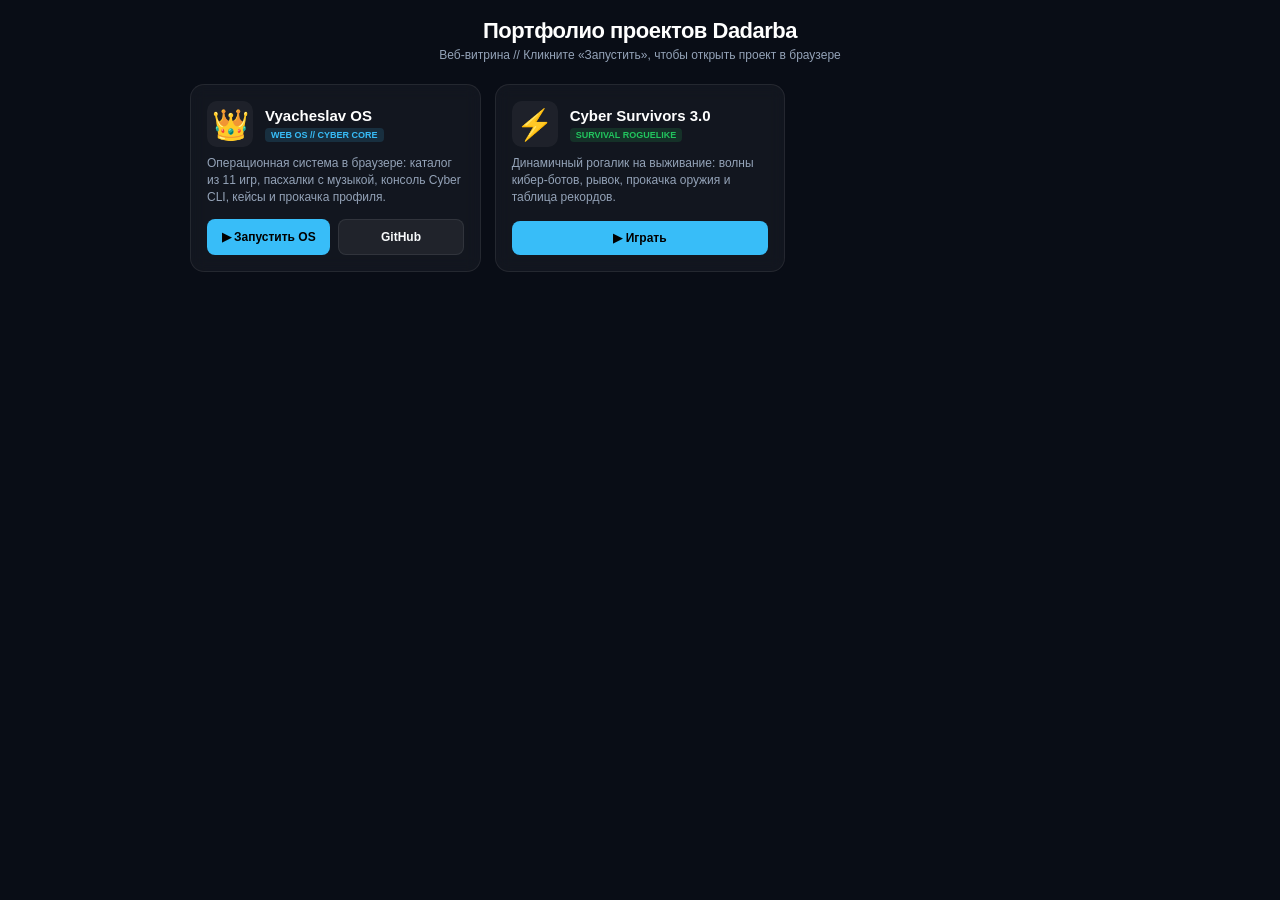
==== index.html @ 042f3788 "Initial portfolio setup with Vyacheslav OS" ====
<!DOCTYPE html>
<html lang="ru">
<head>
    <meta charset="UTF-8">
    <meta name="viewport" content="width=device-width, initial-scale=1.0, maximum-scale=1.0, user-scalable=no">
    <title>Dadarba // Каталог проектов</title>
    <style>
        :root {
            --bg: #090d16;
            --card-bg: rgba(255, 255, 255, 0.04);
            --border: rgba(255, 255, 255, 0.08);
            --accent: #38bdf8;
            --gold: #ffd700;
            --text: #f8fafc;
            --text-dim: #94a3b8;
        }
        * { box-sizing: border-box; margin: 0; padding: 0; font-family: -apple-system, BlinkMacSystemFont, 'Segoe UI', Roboto, sans-serif; }
        body { background: var(--bg); color: var(--text); padding: 18px 14px 60px; min-height: 100vh; }
        .header { text-align: center; margin-bottom: 22px; }
        .header h1 { font-size: 22px; color: #fff; font-weight: 800; letter-spacing: -0.5px; }
        .header p { font-size: 12px; color: var(--text-dim); margin-top: 4px; }

        .grid { display: grid; grid-template-columns: repeat(auto-fill, minmax(290px, 1fr)); gap: 14px; max-width: 900px; margin: 0 auto; }
        .card { background: var(--card-bg); border: 1px solid var(--border); border-radius: 14px; padding: 16px; display: flex; flex-direction: column; justify-content: space-between; backdrop-filter: blur(8px); }
        .card-top { display: flex; align-items: center; gap: 12px; margin-bottom: 8px; }
        .card-icon { font-size: 30px; background: rgba(255,255,255,0.05); border-radius: 10px; width: 46px; height: 46px; display: flex; align-items: center; justify-content: center; }
        .card-title { font-size: 15px; font-weight: 800; color: #fff; }
        .card-tag { font-size: 9px; text-transform: uppercase; font-weight: 800; padding: 2px 6px; border-radius: 4px; margin-top: 2px; display: inline-block; }
        .tag-os { background: rgba(56, 189, 248, 0.15); color: var(--accent); }
        .tag-game { background: rgba(34, 197, 94, 0.15); color: #22c55e; }
        .card-desc { font-size: 12px; color: var(--text-dim); line-height: 1.4; margin-bottom: 14px; }
        .card-actions { display: flex; gap: 8px; }
        .btn { flex: 1; padding: 10px; font-size: 12px; font-weight: 800; border-radius: 8px; border: none; cursor: pointer; text-align: center; text-decoration: none; }
        .btn-run { background: var(--accent); color: #000; }
        .btn-run:active { opacity: 0.8; }
        .btn-code { background: rgba(255,255,255,0.06); color: var(--text); border: 1px solid var(--border); }

        /* Полноэкранный плеер запуска */
        #runner-modal { display: none; position: fixed; inset: 0; z-index: 10000; background: #000; flex-direction: column; }
        .runner-bar { height: 44px; background: #0f172a; border-bottom: 1px solid var(--border); display: flex; justify-content: space-between; align-items: center; padding: 0 12px; }
        .runner-title { font-size: 13px; font-weight: bold; color: var(--accent); display: flex; align-items: center; gap: 6px; }
        .runner-close { background: #ef4444; border: none; color: #fff; padding: 6px 12px; border-radius: 6px; font-size: 11px; font-weight: 900; cursor: pointer; }
        #runner-frame { flex: 1; border: none; width: 100%; height: calc(100% - 44px); }
    </style>
</head>
<body>

    <div class="header">
        <h1>Портфолио проектов Dadarba</h1>
        <p>Веб-витрина // Кликните «Запустить», чтобы открыть проект в браузере</p>
    </div>

    <div class="grid">
        <!-- 1. Vyacheslav OS -->
        <div class="card">
            <div>
                <div class="card-top">
                    <div class="card-icon">👑</div>
                    <div>
                        <div class="card-title">Vyacheslav OS</div>
                        <span class="card-tag tag-os">Web OS // Cyber Core</span>
                    </div>
                </div>
                <div class="card-desc">
                    Операционная система в браузере: каталог из 11 игр, пасхалки с музыкой, консоль Cyber CLI, кейсы и прокачка профиля.
                </div>
            </div>
            <div class="card-actions">
                <button class="btn btn-run" onclick="launchApp('projects/vyacheslav-os/index.html', 'Vyacheslav OS')">▶ Запустить OS</button>
                <a href="https://github.com/Dadarba/native-os" target="_blank" class="btn btn-code">GitHub</a>
            </div>
        </div>

        <!-- 2. Cyber Survivors -->
        <div class="card">
            <div>
                <div class="card-top">
                    <div class="card-icon">⚡</div>
                    <div>
                        <div class="card-title">Cyber Survivors 3.0</div>
                        <span class="card-tag tag-game">Survival Roguelike</span>
                    </div>
                </div>
                <div class="card-desc">
                    Динамичный рогалик на выживание: волны кибер-ботов, рывок, прокачка оружия и таблица рекордов.
                </div>
            </div>
            <div class="card-actions">
                <button class="btn btn-run" onclick="launchApp('projects/vyacheslav-os/index.html', 'Cyber Survivors')">▶ Играть</button>
            </div>
        </div>
    </div>

    <!-- Фрейм запуска -->
    <div id="runner-modal">
        <div class="runner-bar">
            <span class="runner-title" id="runner-app-title">⚡ Запуск приложения</span>
            <button class="runner-close" onclick="closeApp()">✕ Закрыть проект</button>
        </div>
        <iframe id="runner-frame" src="about:blank"></iframe>
    </div>

    <script>
        function launchApp(url, title) {
            document.getElementById('runner-app-title').innerText = '▶ ' + title;
            document.getElementById('runner-frame').src = url;
            document.getElementById('runner-modal').style.display = 'flex';
        }
        function closeApp() {
            document.getElementById('runner-frame').src = 'about:blank';
            document.getElementById('runner-modal').style.display = 'none';
        }
    </script>
</body>
</html>
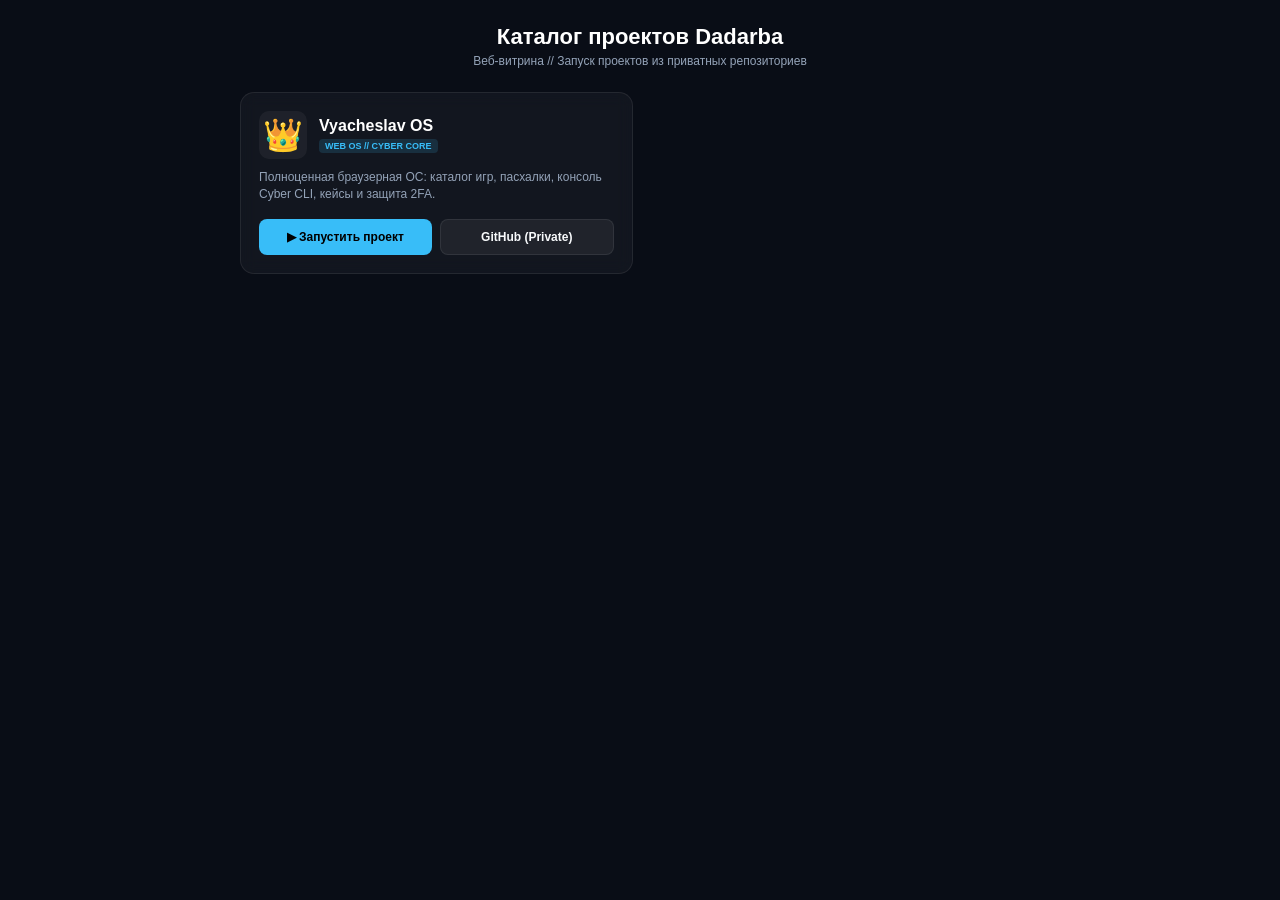
==== commit 83686ae5: "Убрал тестовые карточки, оставил чистый запуск проектов" ====
--- a/index.html
+++ b/index.html
@@ -3,42 +3,37 @@
 <head>
     <meta charset="UTF-8">
     <meta name="viewport" content="width=device-width, initial-scale=1.0, maximum-scale=1.0, user-scalable=no">
-    <title>Dadarba // Каталог проектов</title>
+    <title>Dadarba // Проекты</title>
     <style>
         :root {
             --bg: #090d16;
             --card-bg: rgba(255, 255, 255, 0.04);
             --border: rgba(255, 255, 255, 0.08);
             --accent: #38bdf8;
-            --gold: #ffd700;
             --text: #f8fafc;
             --text-dim: #94a3b8;
         }
         * { box-sizing: border-box; margin: 0; padding: 0; font-family: -apple-system, BlinkMacSystemFont, 'Segoe UI', Roboto, sans-serif; }
-        body { background: var(--bg); color: var(--text); padding: 18px 14px 60px; min-height: 100vh; }
-        .header { text-align: center; margin-bottom: 22px; }
-        .header h1 { font-size: 22px; color: #fff; font-weight: 800; letter-spacing: -0.5px; }
+        body { background: var(--bg); color: var(--text); padding: 24px 14px 60px; min-height: 100vh; }
+        .header { text-align: center; margin-bottom: 24px; }
+        .header h1 { font-size: 22px; color: #fff; font-weight: 800; }
         .header p { font-size: 12px; color: var(--text-dim); margin-top: 4px; }
 
-        .grid { display: grid; grid-template-columns: repeat(auto-fill, minmax(290px, 1fr)); gap: 14px; max-width: 900px; margin: 0 auto; }
-        .card { background: var(--card-bg); border: 1px solid var(--border); border-radius: 14px; padding: 16px; display: flex; flex-direction: column; justify-content: space-between; backdrop-filter: blur(8px); }
-        .card-top { display: flex; align-items: center; gap: 12px; margin-bottom: 8px; }
-        .card-icon { font-size: 30px; background: rgba(255,255,255,0.05); border-radius: 10px; width: 46px; height: 46px; display: flex; align-items: center; justify-content: center; }
-        .card-title { font-size: 15px; font-weight: 800; color: #fff; }
-        .card-tag { font-size: 9px; text-transform: uppercase; font-weight: 800; padding: 2px 6px; border-radius: 4px; margin-top: 2px; display: inline-block; }
-        .tag-os { background: rgba(56, 189, 248, 0.15); color: var(--accent); }
-        .tag-game { background: rgba(34, 197, 94, 0.15); color: #22c55e; }
-        .card-desc { font-size: 12px; color: var(--text-dim); line-height: 1.4; margin-bottom: 14px; }
+        .grid { display: grid; grid-template-columns: repeat(auto-fill, minmax(300px, 1fr)); gap: 14px; max-width: 800px; margin: 0 auto; }
+        .card { background: var(--card-bg); border: 1px solid var(--border); border-radius: 14px; padding: 18px; display: flex; flex-direction: column; justify-content: space-between; backdrop-filter: blur(8px); }
+        .card-top { display: flex; align-items: center; gap: 12px; margin-bottom: 10px; }
+        .card-icon { font-size: 32px; background: rgba(255,255,255,0.05); border-radius: 10px; width: 48px; height: 48px; display: flex; align-items: center; justify-content: center; }
+        .card-title { font-size: 16px; font-weight: 800; color: #fff; }
+        .card-tag { font-size: 9px; text-transform: uppercase; font-weight: 800; padding: 2px 6px; border-radius: 4px; background: rgba(56, 189, 248, 0.15); color: var(--accent); margin-top: 2px; display: inline-block; }
+        .card-desc { font-size: 12px; color: var(--text-dim); line-height: 1.4; margin-bottom: 16px; }
         .card-actions { display: flex; gap: 8px; }
         .btn { flex: 1; padding: 10px; font-size: 12px; font-weight: 800; border-radius: 8px; border: none; cursor: pointer; text-align: center; text-decoration: none; }
         .btn-run { background: var(--accent); color: #000; }
-        .btn-run:active { opacity: 0.8; }
         .btn-code { background: rgba(255,255,255,0.06); color: var(--text); border: 1px solid var(--border); }
 
-        /* Полноэкранный плеер запуска */
         #runner-modal { display: none; position: fixed; inset: 0; z-index: 10000; background: #000; flex-direction: column; }
         .runner-bar { height: 44px; background: #0f172a; border-bottom: 1px solid var(--border); display: flex; justify-content: space-between; align-items: center; padding: 0 12px; }
-        .runner-title { font-size: 13px; font-weight: bold; color: var(--accent); display: flex; align-items: center; gap: 6px; }
+        .runner-title { font-size: 13px; font-weight: bold; color: var(--accent); }
         .runner-close { background: #ef4444; border: none; color: #fff; padding: 6px 12px; border-radius: 6px; font-size: 11px; font-weight: 900; cursor: pointer; }
         #runner-frame { flex: 1; border: none; width: 100%; height: calc(100% - 44px); }
     </style>
@@ -46,67 +41,49 @@
 <body>
 
     <div class="header">
-        <h1>Портфолио проектов Dadarba</h1>
-        <p>Веб-витрина // Кликните «Запустить», чтобы открыть проект в браузере</p>
+        <h1>Каталог проектов Dadarba</h1>
+        <p>Веб-витрина // Запуск проектов из приватных репозиториев</p>
     </div>
 
     <div class="grid">
-        <!-- 1. Vyacheslav OS -->
+        <!-- КАРТОЧКА: VYACHESLAV OS -->
         <div class="card">
             <div>
                 <div class="card-top">
                     <div class="card-icon">👑</div>
                     <div>
                         <div class="card-title">Vyacheslav OS</div>
-                        <span class="card-tag tag-os">Web OS // Cyber Core</span>
+                        <span class="card-tag">Web OS // Cyber Core</span>
                     </div>
                 </div>
                 <div class="card-desc">
-                    Операционная система в браузере: каталог из 11 игр, пасхалки с музыкой, консоль Cyber CLI, кейсы и прокачка профиля.
+                    Полноценная браузерная ОС: каталог игр, пасхалки, консоль Cyber CLI, кейсы и защита 2FA.
                 </div>
             </div>
             <div class="card-actions">
-                <button class="btn btn-run" onclick="launchApp('projects/vyacheslav-os/index.html', 'Vyacheslav OS')">▶ Запустить OS</button>
-                <a href="https://github.com/Dadarba/native-os" target="_blank" class="btn btn-code">GitHub</a>
-            </div>
-        </div>
-
-        <!-- 2. Cyber Survivors -->
-        <div class="card">
-            <div>
-                <div class="card-top">
-                    <div class="card-icon">⚡</div>
-                    <div>
-                        <div class="card-title">Cyber Survivors 3.0</div>
-                        <span class="card-tag tag-game">Survival Roguelike</span>
-                    </div>
-                </div>
-                <div class="card-desc">
-                    Динамичный рогалик на выживание: волны кибер-ботов, рывок, прокачка оружия и таблица рекордов.
-                </div>
-            </div>
-            <div class="card-actions">
-                <button class="btn btn-run" onclick="launchApp('projects/vyacheslav-os/index.html', 'Cyber Survivors')">▶ Играть</button>
+                <!-- Замените ССЫЛКУ ниже на полученный URL вашего задеплоенного приватного репозитория -->
+                <button class="btn btn-run" onclick="launchProject('projects/vyacheslav-os/index.html', 'Vyacheslav OS')">▶ Запустить проект</button>
+                <a href="https://github.com/Dadarba/native-os" target="_blank" class="btn btn-code">GitHub (Private)</a>
             </div>
         </div>
     </div>
 
-    <!-- Фрейм запуска -->
+    <!-- ФРЕЙМ ЗАПУСКА ПРОЕКТА -->
     <div id="runner-modal">
         <div class="runner-bar">
-            <span class="runner-title" id="runner-app-title">⚡ Запуск приложения</span>
-            <button class="runner-close" onclick="closeApp()">✕ Закрыть проект</button>
+            <span class="runner-title" id="runner-app-title">⚡ Запуск</span>
+            <button class="runner-close" onclick="closeProject()">✕ Закрыть и выйти</button>
         </div>
         <iframe id="runner-frame" src="about:blank"></iframe>
     </div>
 
     <script>
-        function launchApp(url, title) {
+        function launchProject(url, title) {
             document.getElementById('runner-app-title').innerText = '▶ ' + title;
             document.getElementById('runner-frame').src = url;
             document.getElementById('runner-modal').style.display = 'flex';
         }
-        function closeApp() {
+        function closeProject() {
             document.getElementById('runner-frame').src = 'about:blank';
             document.getElementById('runner-modal').style.display = 'none';
         }
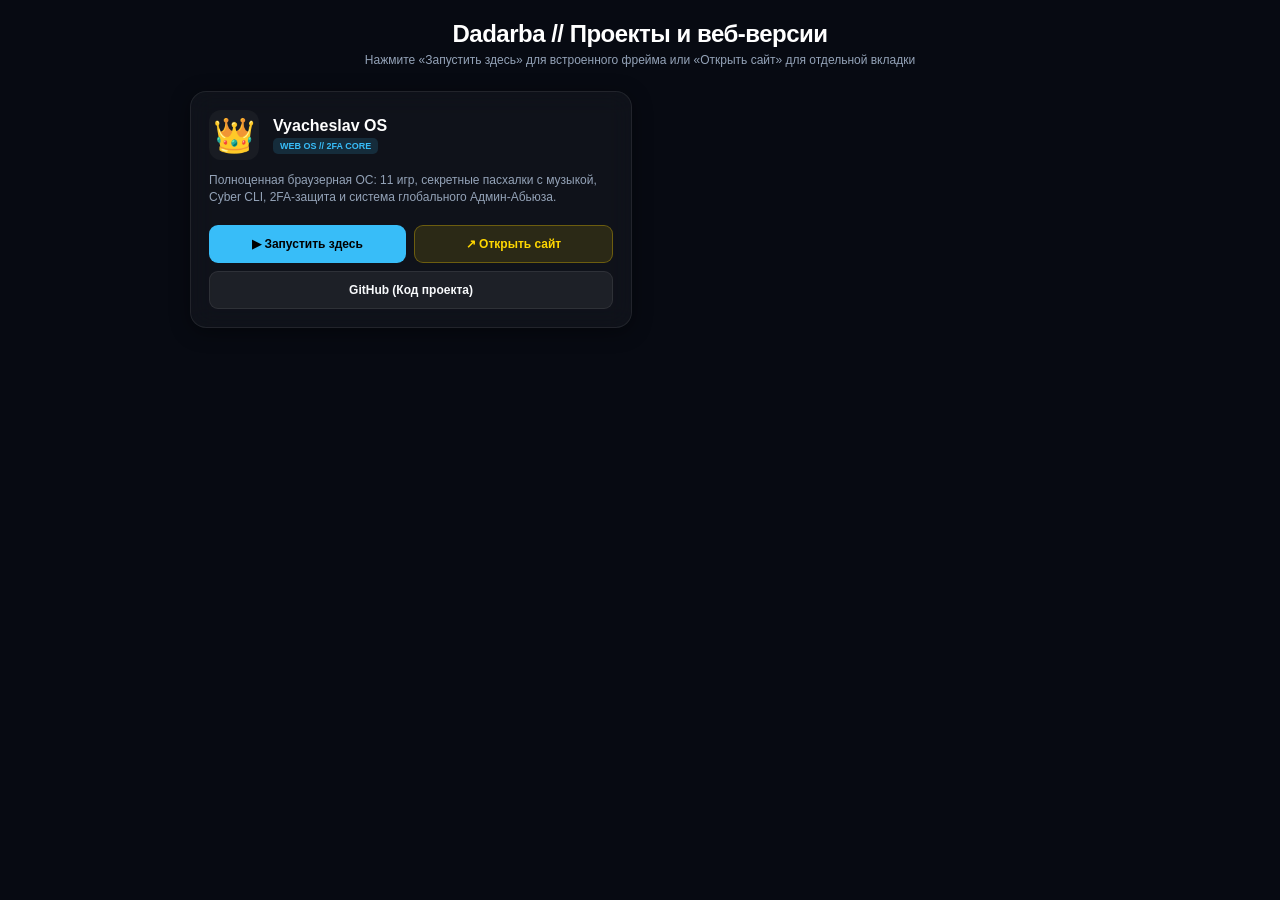
==== commit ad119166: "Сделал витрину шлюзом и внедрил кросс-оконный глобальный админ-абьюз" ====
--- a/index.html
+++ b/index.html
@@ -3,46 +3,57 @@
 <head>
     <meta charset="UTF-8">
     <meta name="viewport" content="width=device-width, initial-scale=1.0, maximum-scale=1.0, user-scalable=no">
-    <title>Dadarba // Проекты</title>
+    <title>Dadarba // Центр управления и портфолио</title>
     <style>
         :root {
-            --bg: #090d16;
-            --card-bg: rgba(255, 255, 255, 0.04);
+            --bg: #070a12;
+            --card-bg: rgba(255, 255, 255, 0.035);
             --border: rgba(255, 255, 255, 0.08);
             --accent: #38bdf8;
+            --accent-warm: #ffd700;
             --text: #f8fafc;
             --text-dim: #94a3b8;
+            --danger: #ef4444;
         }
         * { box-sizing: border-box; margin: 0; padding: 0; font-family: -apple-system, BlinkMacSystemFont, 'Segoe UI', Roboto, sans-serif; }
-        body { background: var(--bg); color: var(--text); padding: 24px 14px 60px; min-height: 100vh; }
+        body { background: var(--bg); color: var(--text); padding: 20px 14px 60px; min-height: 100vh; overflow-x: hidden; }
+
         .header { text-align: center; margin-bottom: 24px; }
-        .header h1 { font-size: 22px; color: #fff; font-weight: 800; }
-        .header p { font-size: 12px; color: var(--text-dim); margin-top: 4px; }
+        .header h1 { font-size: 24px; color: #fff; font-weight: 800; letter-spacing: -0.5px; }
+        .header p { font-size: 12px; color: var(--text-dim); margin-top: 5px; }
 
-        .grid { display: grid; grid-template-columns: repeat(auto-fill, minmax(300px, 1fr)); gap: 14px; max-width: 800px; margin: 0 auto; }
-        .card { background: var(--card-bg); border: 1px solid var(--border); border-radius: 14px; padding: 18px; display: flex; flex-direction: column; justify-content: space-between; backdrop-filter: blur(8px); }
-        .card-top { display: flex; align-items: center; gap: 12px; margin-bottom: 10px; }
-        .card-icon { font-size: 32px; background: rgba(255,255,255,0.05); border-radius: 10px; width: 48px; height: 48px; display: flex; align-items: center; justify-content: center; }
+        .grid { display: grid; grid-template-columns: repeat(auto-fill, minmax(310px, 1fr)); gap: 16px; max-width: 900px; margin: 0 auto; }
+        .card { background: var(--card-bg); border: 1px solid var(--border); border-radius: 16px; padding: 18px; display: flex; flex-direction: column; justify-content: space-between; backdrop-filter: blur(12px); box-shadow: 0 4px 20px rgba(0,0,0,0.4); }
+        .card-top { display: flex; align-items: center; gap: 14px; margin-bottom: 12px; }
+        .card-icon { font-size: 34px; background: rgba(255,255,255,0.04); border-radius: 12px; width: 50px; height: 50px; display: flex; align-items: center; justify-content: center; }
         .card-title { font-size: 16px; font-weight: 800; color: #fff; }
-        .card-tag { font-size: 9px; text-transform: uppercase; font-weight: 800; padding: 2px 6px; border-radius: 4px; background: rgba(56, 189, 248, 0.15); color: var(--accent); margin-top: 2px; display: inline-block; }
-        .card-desc { font-size: 12px; color: var(--text-dim); line-height: 1.4; margin-bottom: 16px; }
-        .card-actions { display: flex; gap: 8px; }
-        .btn { flex: 1; padding: 10px; font-size: 12px; font-weight: 800; border-radius: 8px; border: none; cursor: pointer; text-align: center; text-decoration: none; }
+        .card-tag { font-size: 9px; text-transform: uppercase; font-weight: 900; padding: 3px 7px; border-radius: 5px; background: rgba(56, 189, 248, 0.15); color: var(--accent); display: inline-block; margin-top: 3px; }
+        .card-desc { font-size: 12px; color: var(--text-dim); line-height: 1.45; margin-bottom: 18px; }
+        
+        .card-actions { display: flex; flex-direction: column; gap: 8px; }
+        .btn-row { display: flex; gap: 8px; }
+        .btn { flex: 1; padding: 11px; font-size: 12px; font-weight: 800; border-radius: 9px; border: none; cursor: pointer; text-align: center; text-decoration: none; transition: 0.15s; }
         .btn-run { background: var(--accent); color: #000; }
+        .btn-external { background: rgba(255, 215, 0, 0.12); color: var(--accent-warm); border: 1px solid rgba(255, 215, 0, 0.3); }
         .btn-code { background: rgba(255,255,255,0.06); color: var(--text); border: 1px solid var(--border); }
 
-        #runner-modal { display: none; position: fixed; inset: 0; z-index: 10000; background: #000; flex-direction: column; }
-        .runner-bar { height: 44px; background: #0f172a; border-bottom: 1px solid var(--border); display: flex; justify-content: space-between; align-items: center; padding: 0 12px; }
-        .runner-title { font-size: 13px; font-weight: bold; color: var(--accent); }
-        .runner-close { background: #ef4444; border: none; color: #fff; padding: 6px 12px; border-radius: 6px; font-size: 11px; font-weight: 900; cursor: pointer; }
-        #runner-frame { flex: 1; border: none; width: 100%; height: calc(100% - 44px); }
+        /* Полноэкранный Web Runner */
+        #runner-modal { display: none; position: fixed; inset: 0; z-index: 99999; background: #000; flex-direction: column; }
+        .runner-bar { height: 46px; background: #0c1220; border-bottom: 1px solid var(--border); display: flex; justify-content: space-between; align-items: center; padding: 0 12px; }
+        .runner-title { font-size: 13px; font-weight: 800; color: var(--accent); display: flex; align-items: center; gap: 6px; }
+        .runner-close { background: var(--danger); border: none; color: #fff; padding: 6px 14px; border-radius: 7px; font-size: 11px; font-weight: 900; cursor: pointer; }
+        #runner-frame { flex: 1; border: none; width: 100%; height: calc(100% - 46px); }
+
+        /* Глобальные эффекты абьюза на странице портфолио */
+        #hub-flashbang-overlay { display: none; position: fixed; inset: 0; width: 100vw; height: 100vh; background: #fff; z-index: 9999999; pointer-events: none; }
+        #hub-broadcast-box { display: none; position: fixed; inset: 0; background: rgba(220, 38, 38, 0.92); z-index: 999999; color: #fff; flex-direction: column; align-items: center; justify-content: center; text-align: center; padding: 20px; font-weight: 900; }
     </style>
 </head>
 <body>
 
     <div class="header">
-        <h1>Каталог проектов Dadarba</h1>
-        <p>Веб-витрина // Запуск проектов из приватных репозиториев</p>
+        <h1>Dadarba // Проекты и веб-версии</h1>
+        <p>Нажмите «Запустить здесь» для встроенного фрейма или «Открыть сайт» для отдельной вкладки</p>
     </div>
 
     <div class="grid">
@@ -53,40 +64,118 @@
                     <div class="card-icon">👑</div>
                     <div>
                         <div class="card-title">Vyacheslav OS</div>
-                        <span class="card-tag">Web OS // Cyber Core</span>
+                        <span class="card-tag">Web OS // 2FA Core</span>
                     </div>
                 </div>
                 <div class="card-desc">
-                    Полноценная браузерная ОС: каталог игр, пасхалки, консоль Cyber CLI, кейсы и защита 2FA.
+                    Полноценная браузерная ОС: 11 игр, секретные пасхалки с музыкой, Cyber CLI, 2FA-защита и система глобального Админ-Абьюза.
                 </div>
             </div>
             <div class="card-actions">
-                <!-- Замените ССЫЛКУ ниже на полученный URL вашего задеплоенного приватного репозитория -->
-                <button class="btn btn-run" onclick="launchProject('projects/vyacheslav-os/index.html', 'Vyacheslav OS')">▶ Запустить проект</button>
-                <a href="https://github.com/Dadarba/native-os" target="_blank" class="btn btn-code">GitHub (Private)</a>
+                <div class="btn-row">
+                    <button class="btn btn-run" onclick="launchInFrame('projects/vyacheslav-os/index.html', 'Vyacheslav OS')">▶ Запустить здесь</button>
+                    <a href="projects/vyacheslav-os/index.html" target="_blank" class="btn btn-external">↗ Открыть сайт</a>
+                </div>
+                <a href="https://github.com/Dadarba/native-os" target="_blank" class="btn btn-code">GitHub (Код проекта)</a>
             </div>
         </div>
     </div>
 
-    <!-- ФРЕЙМ ЗАПУСКА ПРОЕКТА -->
+    <!-- Модальное окно встроенного запуска -->
     <div id="runner-modal">
         <div class="runner-bar">
-            <span class="runner-title" id="runner-app-title">⚡ Запуск</span>
-            <button class="runner-close" onclick="closeProject()">✕ Закрыть и выйти</button>
+            <span class="runner-title" id="runner-app-title">⚡ Vyacheslav OS</span>
+            <button class="runner-close" onclick="closeFrame()">✕ Закрыть проект</button>
         </div>
-        <iframe id="runner-frame" src="about:blank"></iframe>
+        <iframe id="runner-frame" src="about:blank" allow="autoplay; microphone; camera;"></iframe>
+    </div>
+
+    <!-- Оверлеи глобального абьюза на уровне портфолио -->
+    <div id="hub-flashbang-overlay"></div>
+    <div id="hub-broadcast-box">
+        <div style="font-size:42px; margin-bottom:12px;">🚨</div>
+        <div style="font-size:20px; text-transform:uppercase; letter-spacing:2px; margin-bottom:8px;">ГЛОБАЛЬНАЯ ТРЕВОГА АДМИНА</div>
+        <div id="hub-broadcast-msg" style="font-size:16px; max-width:85%; background:rgba(0,0,0,0.4); padding:12px 18px; border-radius:10px; margin-bottom:20px;"></div>
+        <button class="btn" style="background:#fff; color:#000; max-width:180px;" onclick="document.getElementById('hub-broadcast-box').style.display='none'">Принято</button>
     </div>
 
     <script>
-        function launchProject(url, title) {
-            document.getElementById('runner-app-title').innerText = '▶ ' + title;
+        function launchInFrame(url, title) {
+            document.getElementById('runner-app-title').innerText = '⚡ ' + title;
             document.getElementById('runner-frame').src = url;
             document.getElementById('runner-modal').style.display = 'flex';
         }
-        function closeProject() {
+
+        function closeFrame() {
             document.getElementById('runner-frame').src = 'about:blank';
             document.getElementById('runner-modal').style.display = 'none';
         }
+
+        // =========================================================
+        // ПРИЁМ И ИСПОЛНЕНИЕ ГЛОБАЛЬНОГО АДМИН-АБЬЮЗА
+        // =========================================================
+        const abuseChannel = typeof BroadcastChannel !== 'undefined' ? new BroadcastChannel('vyacheslav_abuse_bus') : null;
+
+        function executeHubAbuse(action, data) {
+            if (action === 'flashbang') {
+                const flash = document.getElementById('hub-flashbang-overlay');
+                if (!flash) return;
+                flash.style.display = 'block';
+                flash.style.opacity = '1';
+                flash.style.transition = 'none';
+                
+                // Звуковой эффект вспышки
+                try {
+                    const ctx = new (window.AudioContext || window.webkitAudioContext)();
+                    const osc = ctx.createOscillator();
+                    const g = ctx.createGain();
+                    osc.frequency.setValueAtTime(3200, ctx.currentTime);
+                    g.gain.setValueAtTime(0.3, ctx.currentTime);
+                    g.gain.exponentialRampToValueAtTime(0.0001, ctx.currentTime + 3.5);
+                    osc.connect(g); g.connect(ctx.destination);
+                    osc.start(); osc.stop(ctx.currentTime + 3.5);
+                } catch (_) {}
+
+                void flash.offsetWidth;
+                flash.style.transition = 'opacity 3.5s cubic-bezier(0.1, 0.9, 0.2, 1)';
+                flash.style.opacity = '0';
+                setTimeout(() => { flash.style.display = 'none'; }, 3600);
+
+            } else if (action === 'broadcast') {
+                const box = document.getElementById('hub-broadcast-box');
+                const msg = document.getElementById('hub-broadcast-msg');
+                if (box && msg) {
+                    msg.innerText = (data && data.text) ? data.text : 'ВНИМАНИЕ! Сообщение от Создателя!';
+                    box.style.display = 'flex';
+                }
+            } else if (action === 'shake') {
+                document.body.style.animation = 'hubShake 0.4s ease-in-out';
+                setTimeout(() => document.body.style.animation = '', 450);
+            }
+        }
+
+        if (abuseChannel) {
+            abuseChannel.onmessage = (e) => {
+                if (e.data && e.data.action) executeHubAbuse(e.data.action, e.data.data || {});
+            };
+        }
+
+        window.addEventListener('message', (e) => {
+            if (e.data && e.data.type === 'VYACHESLAV_GLOBAL_ABUSE') {
+                executeHubAbuse(e.data.action, e.data.data || {});
+            }
+        });
+
+        window.addEventListener('storage', (e) => {
+            if (e.key === 'v_abuse_event' && e.newValue) {
+                try {
+                    const ev = JSON.parse(e.newValue);
+                    if (Date.now() - ev.timestamp < 3000) {
+                        executeHubAbuse(ev.action, ev.data || {});
+                    }
+                } catch (_) {}
+            }
+        });
     </script>
 </body>
 </html>
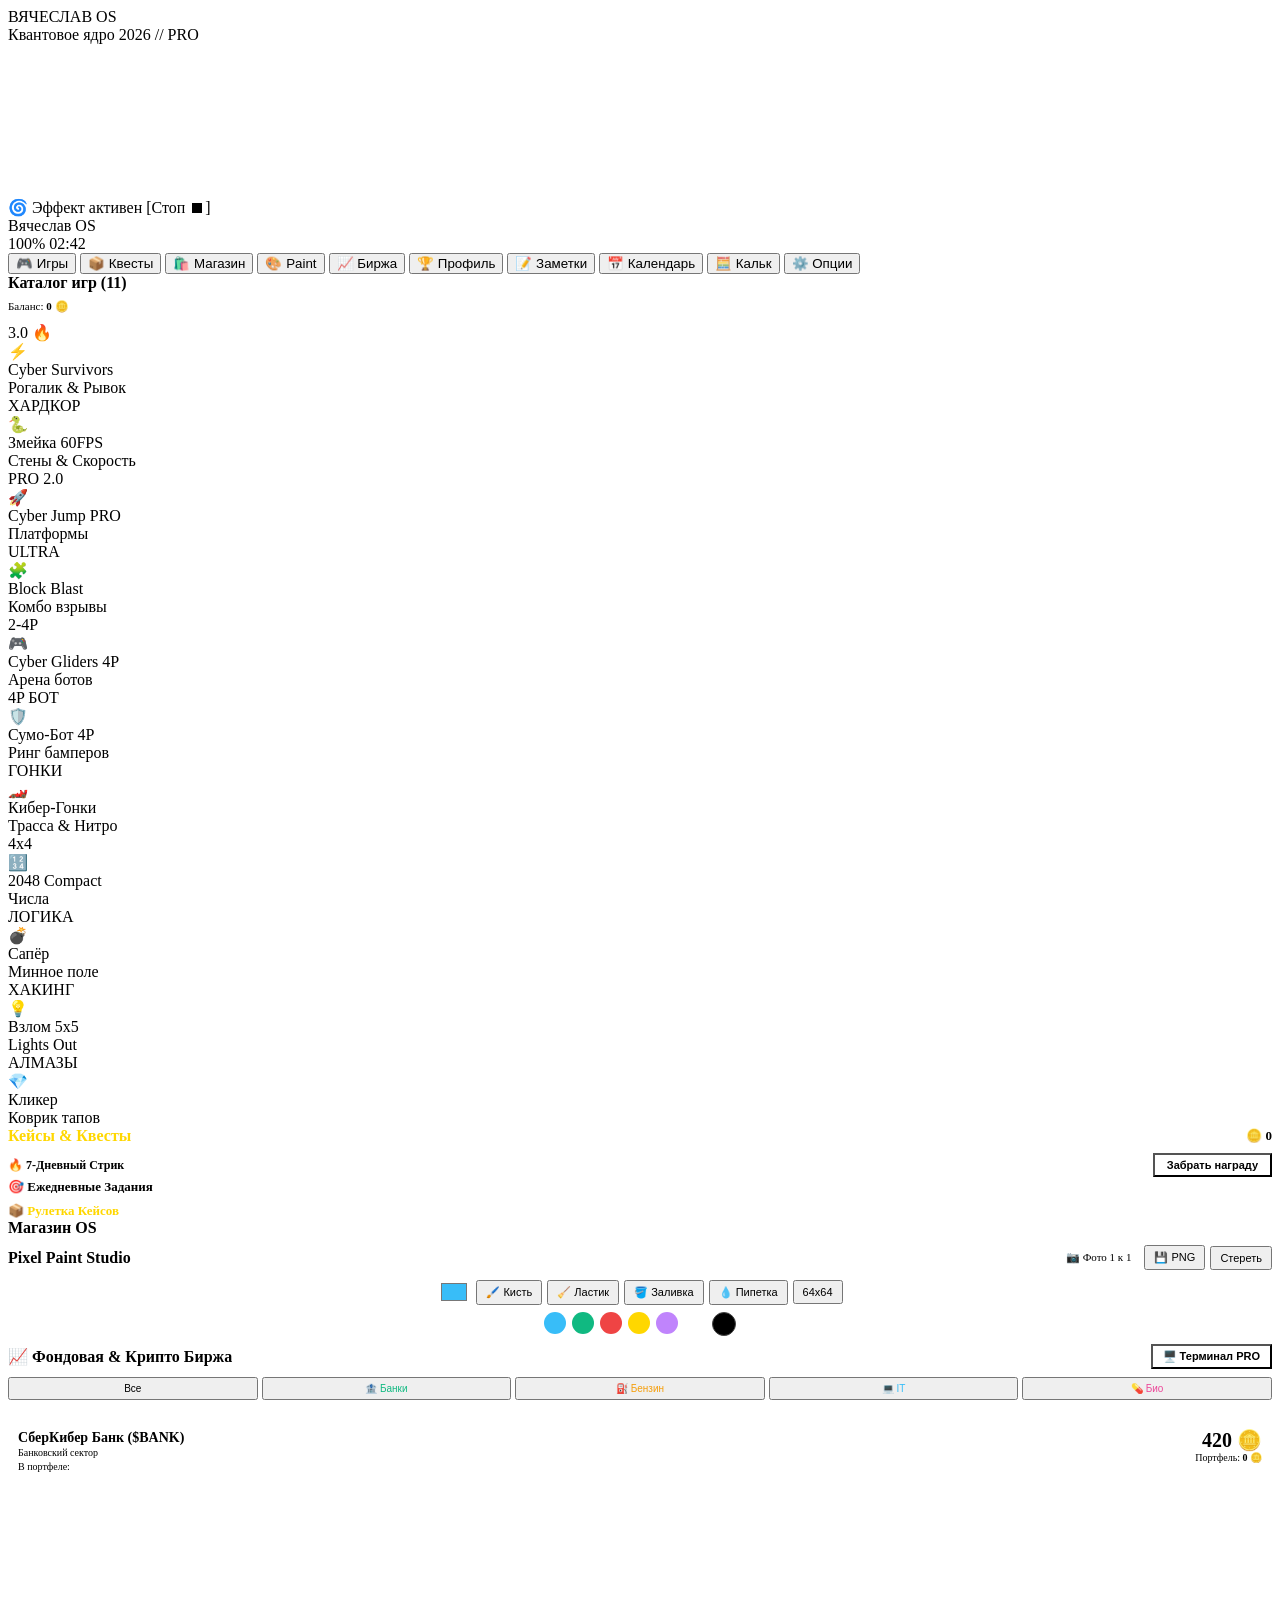
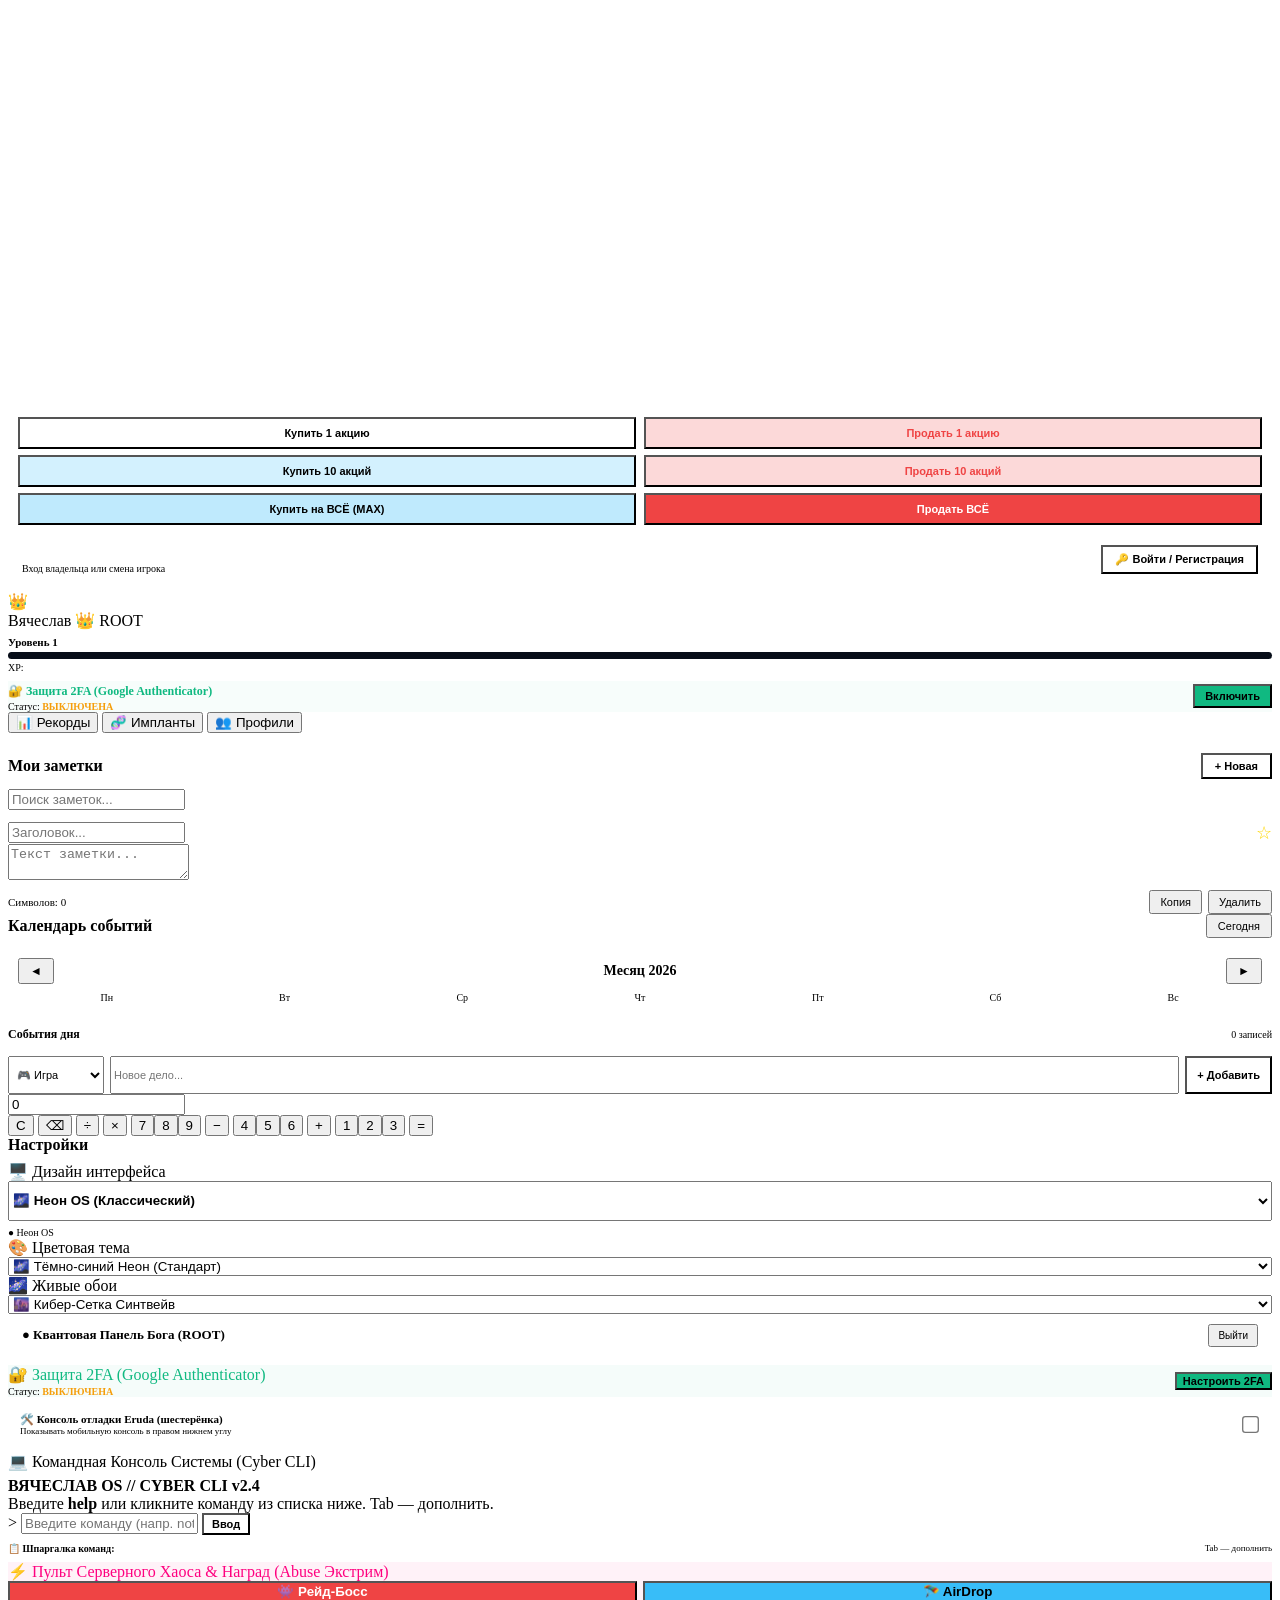
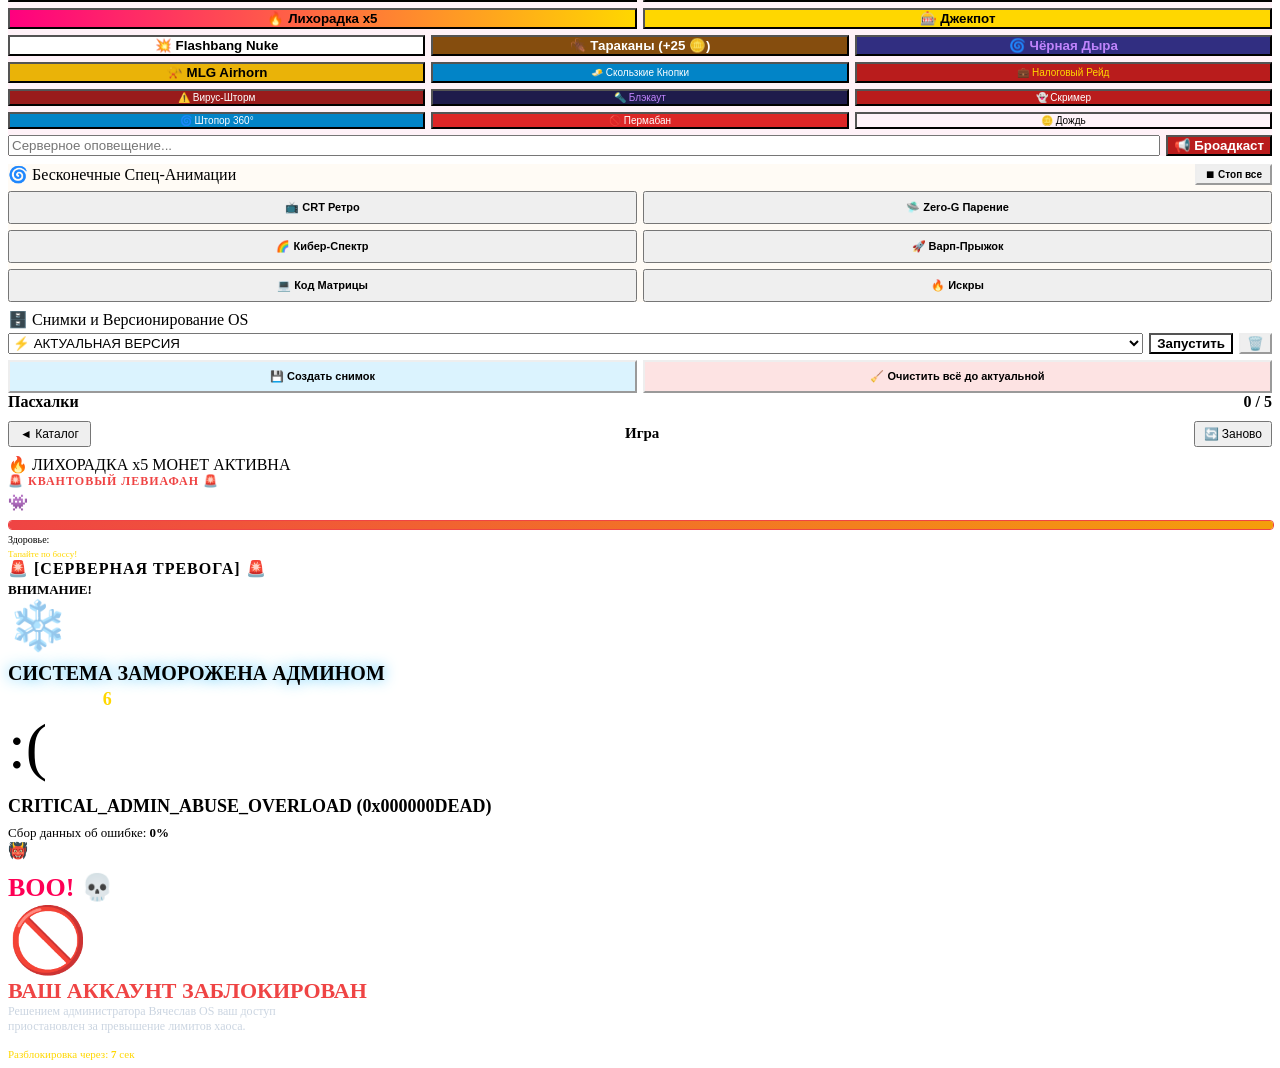
==== commit bfc114b1: "Critical failsafe fix: unlocked all buttons, status bar, and hidden eggs tab" ====
--- a/index.html
+++ b/index.html
@@ -1,181 +1,876 @@
 <!DOCTYPE html>
 <html lang="ru">
 <head>
-    <meta charset="UTF-8">
-    <meta name="viewport" content="width=device-width, initial-scale=1.0, maximum-scale=1.0, user-scalable=no">
-    <title>Dadarba // Центр управления и портфолио</title>
-    <style>
-        :root {
-            --bg: #070a12;
-            --card-bg: rgba(255, 255, 255, 0.035);
-            --border: rgba(255, 255, 255, 0.08);
-            --accent: #38bdf8;
-            --accent-warm: #ffd700;
-            --text: #f8fafc;
-            --text-dim: #94a3b8;
-            --danger: #ef4444;
-        }
-        * { box-sizing: border-box; margin: 0; padding: 0; font-family: -apple-system, BlinkMacSystemFont, 'Segoe UI', Roboto, sans-serif; }
-        body { background: var(--bg); color: var(--text); padding: 20px 14px 60px; min-height: 100vh; overflow-x: hidden; }
-
-        .header { text-align: center; margin-bottom: 24px; }
-        .header h1 { font-size: 24px; color: #fff; font-weight: 800; letter-spacing: -0.5px; }
-        .header p { font-size: 12px; color: var(--text-dim); margin-top: 5px; }
-
-        .grid { display: grid; grid-template-columns: repeat(auto-fill, minmax(310px, 1fr)); gap: 16px; max-width: 900px; margin: 0 auto; }
-        .card { background: var(--card-bg); border: 1px solid var(--border); border-radius: 16px; padding: 18px; display: flex; flex-direction: column; justify-content: space-between; backdrop-filter: blur(12px); box-shadow: 0 4px 20px rgba(0,0,0,0.4); }
-        .card-top { display: flex; align-items: center; gap: 14px; margin-bottom: 12px; }
-        .card-icon { font-size: 34px; background: rgba(255,255,255,0.04); border-radius: 12px; width: 50px; height: 50px; display: flex; align-items: center; justify-content: center; }
-        .card-title { font-size: 16px; font-weight: 800; color: #fff; }
-        .card-tag { font-size: 9px; text-transform: uppercase; font-weight: 900; padding: 3px 7px; border-radius: 5px; background: rgba(56, 189, 248, 0.15); color: var(--accent); display: inline-block; margin-top: 3px; }
-        .card-desc { font-size: 12px; color: var(--text-dim); line-height: 1.45; margin-bottom: 18px; }
-        
-        .card-actions { display: flex; flex-direction: column; gap: 8px; }
-        .btn-row { display: flex; gap: 8px; }
-        .btn { flex: 1; padding: 11px; font-size: 12px; font-weight: 800; border-radius: 9px; border: none; cursor: pointer; text-align: center; text-decoration: none; transition: 0.15s; }
-        .btn-run { background: var(--accent); color: #000; }
-        .btn-external { background: rgba(255, 215, 0, 0.12); color: var(--accent-warm); border: 1px solid rgba(255, 215, 0, 0.3); }
-        .btn-code { background: rgba(255,255,255,0.06); color: var(--text); border: 1px solid var(--border); }
-
-        /* Полноэкранный Web Runner */
-        #runner-modal { display: none; position: fixed; inset: 0; z-index: 99999; background: #000; flex-direction: column; }
-        .runner-bar { height: 46px; background: #0c1220; border-bottom: 1px solid var(--border); display: flex; justify-content: space-between; align-items: center; padding: 0 12px; }
-        .runner-title { font-size: 13px; font-weight: 800; color: var(--accent); display: flex; align-items: center; gap: 6px; }
-        .runner-close { background: var(--danger); border: none; color: #fff; padding: 6px 14px; border-radius: 7px; font-size: 11px; font-weight: 900; cursor: pointer; }
-        #runner-frame { flex: 1; border: none; width: 100%; height: calc(100% - 46px); }
-
-        /* Глобальные эффекты абьюза на странице портфолио */
-        #hub-flashbang-overlay { display: none; position: fixed; inset: 0; width: 100vw; height: 100vh; background: #fff; z-index: 9999999; pointer-events: none; }
-        #hub-broadcast-box { display: none; position: fixed; inset: 0; background: rgba(220, 38, 38, 0.92); z-index: 999999; color: #fff; flex-direction: column; align-items: center; justify-content: center; text-align: center; padding: 20px; font-weight: 900; }
-    </style>
-</head>
-<body>
-
-    <div class="header">
-        <h1>Dadarba // Проекты и веб-версии</h1>
-        <p>Нажмите «Запустить здесь» для встроенного фрейма или «Открыть сайт» для отдельной вкладки</p>
-    </div>
-
-    <div class="grid">
-        <!-- КАРТОЧКА: VYACHESLAV OS -->
-        <div class="card">
-            <div>
-                <div class="card-top">
-                    <div class="card-icon">👑</div>
-                    <div>
-                        <div class="card-title">Vyacheslav OS</div>
-                        <span class="card-tag">Web OS // 2FA Core</span>
-                    </div>
-                </div>
-                <div class="card-desc">
-                    Полноценная браузерная ОС: 11 игр, секретные пасхалки с музыкой, Cyber CLI, 2FA-защита и система глобального Админ-Абьюза.
-                </div>
-            </div>
-            <div class="card-actions">
-                <div class="btn-row">
-                    <button class="btn btn-run" onclick="launchInFrame('projects/vyacheslav-os/index.html', 'Vyacheslav OS')">▶ Запустить здесь</button>
-                    <a href="projects/vyacheslav-os/index.html" target="_blank" class="btn btn-external">↗ Открыть сайт</a>
-                </div>
-                <a href="https://github.com/Dadarba/native-os" target="_blank" class="btn btn-code">GitHub (Код проекта)</a>
-            </div>
-        </div>
-    </div>
-
-    <!-- Модальное окно встроенного запуска -->
-    <div id="runner-modal">
-        <div class="runner-bar">
-            <span class="runner-title" id="runner-app-title">⚡ Vyacheslav OS</span>
-            <button class="runner-close" onclick="closeFrame()">✕ Закрыть проект</button>
-        </div>
-        <iframe id="runner-frame" src="about:blank" allow="autoplay; microphone; camera;"></iframe>
-    </div>
-
-    <!-- Оверлеи глобального абьюза на уровне портфолио -->
-    <div id="hub-flashbang-overlay"></div>
-    <div id="hub-broadcast-box">
-        <div style="font-size:42px; margin-bottom:12px;">🚨</div>
-        <div style="font-size:20px; text-transform:uppercase; letter-spacing:2px; margin-bottom:8px;">ГЛОБАЛЬНАЯ ТРЕВОГА АДМИНА</div>
-        <div id="hub-broadcast-msg" style="font-size:16px; max-width:85%; background:rgba(0,0,0,0.4); padding:12px 18px; border-radius:10px; margin-bottom:20px;"></div>
-        <button class="btn" style="background:#fff; color:#000; max-width:180px;" onclick="document.getElementById('hub-broadcast-box').style.display='none'">Принято</button>
-    </div>
-
-    <script>
-        function launchInFrame(url, title) {
-            document.getElementById('runner-app-title').innerText = '⚡ ' + title;
-            document.getElementById('runner-frame').src = url;
-            document.getElementById('runner-modal').style.display = 'flex';
-        }
-
-        function closeFrame() {
-            document.getElementById('runner-frame').src = 'about:blank';
-            document.getElementById('runner-modal').style.display = 'none';
-        }
-
-        // =========================================================
-        // ПРИЁМ И ИСПОЛНЕНИЕ ГЛОБАЛЬНОГО АДМИН-АБЬЮЗА
-        // =========================================================
-        const abuseChannel = typeof BroadcastChannel !== 'undefined' ? new BroadcastChannel('vyacheslav_abuse_bus') : null;
-
-        function executeHubAbuse(action, data) {
-            if (action === 'flashbang') {
-                const flash = document.getElementById('hub-flashbang-overlay');
-                if (!flash) return;
-                flash.style.display = 'block';
-                flash.style.opacity = '1';
-                flash.style.transition = 'none';
-                
-                // Звуковой эффект вспышки
-                try {
-                    const ctx = new (window.AudioContext || window.webkitAudioContext)();
-                    const osc = ctx.createOscillator();
-                    const g = ctx.createGain();
-                    osc.frequency.setValueAtTime(3200, ctx.currentTime);
-                    g.gain.setValueAtTime(0.3, ctx.currentTime);
-                    g.gain.exponentialRampToValueAtTime(0.0001, ctx.currentTime + 3.5);
-                    osc.connect(g); g.connect(ctx.destination);
-                    osc.start(); osc.stop(ctx.currentTime + 3.5);
-                } catch (_) {}
-
-                void flash.offsetWidth;
-                flash.style.transition = 'opacity 3.5s cubic-bezier(0.1, 0.9, 0.2, 1)';
-                flash.style.opacity = '0';
-                setTimeout(() => { flash.style.display = 'none'; }, 3600);
-
-            } else if (action === 'broadcast') {
-                const box = document.getElementById('hub-broadcast-box');
-                const msg = document.getElementById('hub-broadcast-msg');
-                if (box && msg) {
-                    msg.innerText = (data && data.text) ? data.text : 'ВНИМАНИЕ! Сообщение от Создателя!';
-                    box.style.display = 'flex';
+    <!-- НЕУБИВАЕМОЕ АВТОНОМНОЕ ЯДРО VYACHESLAV OS -->
+    <script id="failsafe-engine">
+        window.globalCoins = parseInt(localStorage.getItem('v_coins') || '5000', 10);
+
+        window.updateBalanceDisplay = function() {
+            var coins = window.globalCoins || 5000;
+            var c1 = document.getElementById('catalog-balance-val');
+            var c2 = document.getElementById('user-balance-val');
+            if (c1) c1.innerText = coins;
+            if (c2) c2.innerText = coins;
+            document.querySelectorAll('.coin-display-val').forEach(function(el) { el.innerText = coins; });
+        };
+
+        window.addCoins = function(amt) {
+            window.globalCoins = Math.max(0, (window.globalCoins || 0) + amt);
+            localStorage.setItem('v_coins', window.globalCoins);
+            window.updateBalanceDisplay();
+        };
+
+        window.isCurrentUserAdmin = function() { return true; };
+
+        // ГАРАНТИРОВАННО РАБОТАЮЩИЙ ПЕРЕКЛЮЧАТЕЛЬ ЭКРАНОВ
+        window.showTab = function(tabId, btn) {
+            document.querySelectorAll('.screen').forEach(function(s) { s.classList.remove('active'); });
+            document.querySelectorAll('.nav-btn').forEach(function(b) { b.classList.remove('active'); });
+
+            var target = document.getElementById('tab-' + tabId);
+            if (target) target.classList.add('active');
+
+            if (btn) {
+                btn.classList.add('active');
+            } else {
+                var b = document.getElementById('btn-' + tabId);
+                if (b) b.classList.add('active');
+            }
+
+            if (tabId === 'eggs' && typeof window.renderEggs === 'function') {
+                window.renderEggs();
+            } else if (tabId === 'admin') {
+                var authCard = document.getElementById('admin-auth');
+                var dashCard = document.getElementById('admin-dashboard');
+                if (authCard) authCard.style.display = 'none';
+                if (dashCard) dashCard.style.display = 'flex';
+            }
+        };
+
+        // ПРОВЕРКА СКРЫТОЙ ВКЛАДКИ ПАСХАЛОК (ПОЯВЛЯЕТСЯ ТОЛЬКО ПОСЛЕ >= 1 НАЙДЕННОЙ)
+        window.checkEggsTabVisibility = function() {
+            var unlocked = JSON.parse(localStorage.getItem('v_modular_eggs_v2') || '[]');
+            var btn = document.getElementById('btn-eggs');
+            if (btn) {
+                btn.style.display = (unlocked.length >= 1) ? 'inline-flex' : 'none';
+            }
+        };
+
+        function runFailsafeBoot() {
+            function updateClock() {
+                var c = document.getElementById('os-live-clock');
+                if (c) {
+                    var now = new Date();
+                    c.innerText = String(now.getHours()).padStart(2, '0') + ':' + String(now.getMinutes()).padStart(2, '0');
                 }
-            } else if (action === 'shake') {
-                document.body.style.animation = 'hubShake 0.4s ease-in-out';
-                setTimeout(() => document.body.style.animation = '', 450);
+            }
+            updateClock();
+            setInterval(updateClock, 1000);
+
+            var b = document.getElementById('os-live-battery');
+            if (b) {
+                if (navigator.getBattery) {
+                    navigator.getBattery().then(function(bat) {
+                        b.innerText = Math.round(bat.level * 100) + '%';
+                        bat.onlevelchange = function() { b.innerText = Math.round(bat.level * 100) + '%'; };
+                    }).catch(function() { b.innerText = '99%'; });
+                } else {
+                    b.innerText = '99%';
+                }
+            }
+
+            window.updateBalanceDisplay();
+            window.checkEggsTabVisibility();
+
+            var authBtn = document.getElementById('btn-auth-modal');
+            if (authBtn) {
+                authBtn.innerHTML = '👑 Вячеслав';
+                authBtn.style.color = '#ffd700';
             }
         }
 
-        if (abuseChannel) {
-            abuseChannel.onmessage = (e) => {
-                if (e.data && e.data.action) executeHubAbuse(e.data.action, e.data.data || {});
-            };
+        if (document.readyState === 'loading') {
+            document.addEventListener('DOMContentLoaded', runFailsafeBoot);
+        } else {
+            runFailsafeBoot();
         }
-
-        window.addEventListener('message', (e) => {
-            if (e.data && e.data.type === 'VYACHESLAV_GLOBAL_ABUSE') {
-                executeHubAbuse(e.data.action, e.data.data || {});
+    </script>
+    
+    <script>
+        try {
+            if (window.eruda) {
+                eruda.init();
             }
-        });
-
-        window.addEventListener('storage', (e) => {
-            if (e.key === 'v_abuse_event' && e.newValue) {
-                try {
-                    const ev = JSON.parse(e.newValue);
-                    if (Date.now() - ev.timestamp < 3000) {
-                        executeHubAbuse(ev.action, ev.data || {});
-                    }
-                } catch (_) {}
+        } catch (e) {
+            console.warn("Eruda CDN недоступен:", e);
+        }
+
+        // Перехват любых JS ошибок прямо на экран
+        window.onerror = function(msg, url, lineNo, columnNo, error) {
+            console.error("[GLOBAL ERROR]", msg, url, lineNo, error);
+            var b = document.getElementById('os-debug-error-hud');
+                b = document.createElement('div');
+                b.id = 'os-debug-error-hud';
+                b.style.cssText = 'position:fixed;top:0;left:0;right:0;z-index:9999999;background:#991b1b;color:#fff;padding:8px 12px;font-family:monospace;font-size:11px;line-height:1.4;box-shadow:0 4px 16px rgba(0,0,0,0.8);border-bottom:2px solid #ef4444;';
+                document.body.prepend(b);
             }
-        });
+            var file = (url || '').split('/').pop() || 'inline';
+            b.innerHTML = '<div style="display:flex;justify-content:space-between;align-items:flex-start;">' +
+                '<div><b style="color:#fecaca;">🚨 ОШИБКА JS:</b> ' + msg + '<br>' +
+                '<span style="color:#ffd700;">Файл: ' + file + ' | Строка: ' + lineNo + ':' + (columnNo || 0) + '</span></div>' +
+                '<button onclick="this.parentElement.parentElement.remove()" style="background:#000;color:#fff;border:1px solid #ef4444;border-radius:4px;padding:2px 8px;font-size:10px;cursor:pointer;">✕</button>' +
+                '</div>';
+            return false;
+        };
+
+        window.onunhandledrejection = function(event) {
+            console.error("[PROMISE REJECTION]", event.reason);
+            var b = document.getElementById('os-debug-error-hud');
+                b = document.createElement('div');
+                b.id = 'os-debug-error-hud';
+                b.style.cssText = 'position:fixed;top:0;left:0;right:0;z-index:9999999;background:#991b1b;color:#fff;padding:8px 12px;font-family:monospace;font-size:11px;line-height:1.4;box-shadow:0 4px 16px rgba(0,0,0,0.8);border-bottom:2px solid #ef4444;';
+                document.body.prepend(b);
+            }
+            var msg = (event.reason && event.reason.message) ? event.reason.message : String(event.reason);
+            b.innerHTML = '<div style="display:flex;justify-content:space-between;align-items:flex-start;">' +
+                '<div><b style="color:#fecaca;">⚠️ АСИНХРОННЫЙ СБОЙ:</b> ' + msg + '</div>' +
+                '<button onclick="this.parentElement.parentElement.remove()" style="background:#000;color:#fff;border:1px solid #ef4444;border-radius:4px;padding:2px 8px;font-size:10px;cursor:pointer;">✕</button>' +
+                '</div>';
+        };
     </script>
+    <meta charset="UTF-8">
+    <meta name="viewport" content="width=device-width, initial-scale=1.0, maximum-scale=1.0, user-scalable=no, viewport-fit=cover">
+    <title>Вячеслав OS</title>
+    <link rel="manifest" href="manifest.json">
+    <meta name="theme-color" content="#070c16">
+    <link rel="stylesheet" href="css/styles.css">
+</head>
+<body onclick="ensureAudioReady()">
+
+    <!-- ЗАГРУЗКА -->
+    <div id="os-boot-screen" onclick="this.classList.add('fade-out')">
+        <div class="boot-pulse-ring"></div>
+        <div class="boot-logo">ВЯЧЕСЛАВ OS</div>
+        <div class="boot-sub">Квантовое ядро 2026 // PRO</div>
+    </div>
+    <script>
+        setTimeout(() => {
+            const bs = document.getElementById('os-boot-screen');
+            if (bs) bs.classList.add('fade-out');
+        }, 700);
+    </script>
+
+    <canvas id="live-bg-canvas"></canvas>
+    <canvas id="special-fx-canvas" style="position:fixed; inset:0; width:100%; height:100%; pointer-events:none; z-index:99995; display:none;"></canvas>
+    <div id="toast-container"></div>
+
+    <div id="fx-active-hud-pill" onclick="stopAllSpecialAnimations()">
+        <span id="fx-active-hud-txt">🌀 Эффект активен [Стоп ⏹]</span>
+    </div>
+
+    <!-- СТАТУС-БАР -->
+    <div class="os-system-bar">
+        <div class="os-sys-badge">
+            <div class="os-pulse-dot"></div>
+            <span>Вячеслав OS</span>
+        </div>
+        <div class="os-sys-badge" style="gap:8px;">
+            <span id="os-live-battery">100% 🔋</span>
+            <span id="os-live-clock" style="cursor:pointer;" onclick="handleClockEggClick()">12:00</span>
+            <div id="os-auth-user-badge" style="display:flex; align-items:center; gap:6px; margin-left:6px;"></div>
+        </div>
+    </div>
+
+    <!-- НАВИГАЦИЯ -->
+    <header id="main-header">
+        <button class="nav-btn active" id="btn-hub" onclick="showTab('hub', this)"><span>🎮</span> Игры</button>
+        <button class="nav-btn" id="btn-cases" onclick="showTab('cases', this)"><span>📦</span> Квесты</button>
+        <button class="nav-btn" id="btn-shop" onclick="showTab('shop', this)"><span>🛍️</span> Магазин</button>
+        <button class="nav-btn" id="btn-paint" onclick="showTab('paint', this)"><span>🎨</span> Paint</button>
+        <button class="nav-btn" id="btn-market" onclick="showTab('market', this)"><span>📈</span> Биржа</button>
+        <button class="nav-btn" id="btn-profile" onclick="showTab('profile', this)"><span>🏆</span> Профиль</button>
+        <button class="nav-btn" id="btn-notes" onclick="showTab('notes', this)"><span>📝</span> Заметки</button>
+        <button class="nav-btn" id="btn-calendar" onclick="showTab('calendar', this)"><span>📅</span> Календарь</button>
+        <button class="nav-btn" id="btn-calc" onclick="showTab('calc', this)"><span>🧮</span> Кальк</button>
+        <button class="nav-btn" id="btn-settings" onclick="showTab('settings', this)"><span>⚙️</span> Опции</button>
+        <button class="nav-btn" id="btn-admin" style="display:none;" onclick="showTab('admin', this)"><span>⚡</span> Админ</button>
+        <button class="nav-btn egg-tab" id="btn-eggs" onclick="showTab('eggs', this)"><span>🥚</span> Пасхалки</button>
+    </header>
+
+    <!-- 1. ИГРЫ (11 ИГР) -->
+    <div id="tab-hub" class="screen active">
+        <div style="display:flex; justify-content:space-between; align-items:center; margin-bottom:10px;">
+            <div>
+                <div style="display:flex; justify-content:space-between; align-items:center; width:100%; margin-bottom:8px;">
+                <div style="font-size:16px; font-weight:800;">Каталог игр (11)</div>
+                
+            </div>
+                <div style="font-size:11px; color:var(--text-dim);">Баланс: <b id="hub-coins-val" style="color:var(--accent-warm);">0</b> 🪙</div>
+            </div>
+        </div>
+        <div class="games-grid">
+            <div class="game-card" onclick="openGame('survivors')"><span class="game-card-badge hot">3.0 🔥</span><div class="game-card-icon-wrap" style="color:var(--accent);">⚡</div><div><div class="game-card-title">Cyber Survivors</div><div class="game-card-desc">Рогалик & Рывок</div></div></div>
+            <div class="game-card" onclick="openGame('snake')"><span class="game-card-badge">ХАРДКОР</span><div class="game-card-icon-wrap" style="color:#22c55e;">🐍</div><div><div class="game-card-title">Змейка 60FPS</div><div class="game-card-desc">Стены & Скорость</div></div></div>
+            <div class="game-card" onclick="openGame('jump')"><span class="game-card-badge gold">PRO 2.0</span><div class="game-card-icon-wrap" style="color:#ffd700;">🚀</div><div><div class="game-card-title">Cyber Jump PRO</div><div class="game-card-desc">Платформы</div></div></div>
+            <div class="game-card" onclick="openGame('blockblast')"><span class="game-card-badge hot">ULTRA</span><div class="game-card-icon-wrap" style="color:#34d399;">🧩</div><div><div class="game-card-title">Block Blast</div><div class="game-card-desc">Комбо взрывы</div></div></div>
+            <div class="game-card" onclick="openGame('party4p')"><span class="game-card-badge pvp">2-4P</span><div class="game-card-icon-wrap" style="color:#22c55e;">🎮</div><div><div class="game-card-title">Cyber Gliders 4P</div><div class="game-card-desc">Арена ботов</div></div></div>
+            <div class="game-card" onclick="openGame('sumo4p')"><span class="game-card-badge pvp">4P БОТ</span><div class="game-card-icon-wrap" style="color:#ef4444;">🛡️</div><div><div class="game-card-title">Сумо-Бот 4P</div><div class="game-card-desc">Ринг бамперов</div></div></div>
+            <div class="game-card" onclick="openGame('racer')"><span class="game-card-badge hot">ГОНКИ</span><div class="game-card-icon-wrap" style="color:#38bdf8;">🏎️</div><div><div class="game-card-title">Кибер-Гонки</div><div class="game-card-desc">Трасса & Нитро</div></div></div>
+            <div class="game-card" onclick="openGame('game2048')"><span class="game-card-badge gold">4x4</span><div class="game-card-icon-wrap" style="color:#6366f1;">🔢</div><div><div class="game-card-title">2048 Compact</div><div class="game-card-desc">Числа</div></div></div>
+            <div class="game-card" onclick="openGame('minesweeper')"><span class="game-card-badge">ЛОГИКА</span><div class="game-card-icon-wrap" style="color:#ea580c;">💣</div><div><div class="game-card-title">Сапёр</div><div class="game-card-desc">Минное поле</div></div></div>
+            <div class="game-card" onclick="openGame('lights')"><span class="game-card-badge">ХАКИНГ</span><div class="game-card-icon-wrap" style="color:#f59e0b;">💡</div><div><div class="game-card-title">Взлом 5x5</div><div class="game-card-desc">Lights Out</div></div></div>
+            <div class="game-card" onclick="openGame('clicker')"><span class="game-card-badge">АЛМАЗЫ</span><div class="game-card-icon-wrap" style="color:#38bdf8;">💎</div><div><div class="game-card-title">Кликер</div><div class="game-card-desc">Коврик тапов</div></div></div>
+        </div>
+    </div>
+
+    <!-- 2. КЕЙСЫ -->
+    <div id="tab-cases" class="screen">
+        <div style="display:flex; justify-content:space-between; align-items:center; margin-bottom:8px;">
+            <b style="font-size:16px; color:#ffd700;">Кейсы & Квесты</b>
+            <span style="font-size:13px; font-weight:800; color:var(--accent-warm);">🪙 <span id="cases-coins-val">0</span></span>
+        </div>
+        <div class="glass-card" style="border-color:rgba(245,158,11,0.35);">
+            <div style="display:flex; justify-content:space-between; align-items:center;">
+                <b style="font-size:12px; color:var(--accent-warm);">🔥 7-Дневный Стрик</b>
+                <button class="p-btn" style="padding:4px 12px; font-size:11px; background:var(--accent-warm); color:#000; font-weight:800;" onclick="claimStreakDay()">Забрать награду</button>
+            </div>
+            <div class="streak-container" id="streak-days-wrap"></div>
+        </div>
+        <div class="glass-card">
+            <span style="font-size:13px; font-weight:700; color:var(--accent);">🎯 Ежедневные Задания</span>
+            <div style="display:flex; flex-direction:column; gap:6px; margin-top:6px;" id="quests-list-wrap"></div>
+        </div>
+        <div class="glass-card">
+            <span style="font-size:13px; font-weight:700; color:#ffd700;">📦 Рулетка Кейсов</span>
+            <div class="case-card-grid" id="cases-catalog-grid"></div>
+        </div>
+    </div>
+
+    <!-- 3. МАГАЗИН -->
+    <div id="tab-shop" class="screen">
+        <b style="font-size:16px;">Магазин OS</b>
+        <div class="shop-grid" id="shop-dynamic-grid" style="margin-top:8px;"></div>
+    </div>
+
+    <!-- 4. PAINT (ПОЛНЫЙ БЛОК ИНСТРУМЕНТОВ) -->
+    <div id="tab-paint" class="screen">
+        <div style="display:flex; justify-content:space-between; align-items:center; margin-bottom:8px;">
+            <b style="font-size:16px;">Pixel Paint Studio</b>
+            <div style="display:flex; gap:5px; align-items:center;">
+                <input type="file" id="paint-photo-input" accept="image/*" style="display:none;">
+                <label for="paint-photo-input" class="p-btn" style="padding:4px 8px; font-size:11px; cursor:pointer;">📷 Фото 1 к 1</label>
+                <button class="p-btn" style="padding:4px 8px; font-size:11px;" onclick="exportPixelArt()">💾 PNG</button>
+                <button class="p-btn" style="padding:4px 8px; font-size:11px; color:var(--danger);" onclick="clearPixelPaint()">Стереть</button>
+            </div>
+        </div>
+
+        <div style="display:flex; flex-wrap:wrap; gap:5px; margin-bottom:6px; justify-content:center; align-items:center;">
+            <input type="color" id="paint-color" value="#38bdf8" style="width:34px; height:28px; border:none; background:transparent; cursor:pointer;" onchange="selectPalette(this.value)">
+            <button class="p-btn tool-btn active" id="tool-brush" style="padding:4px 8px; font-size:11px;" onclick="setPaintTool('brush')">🖌️ Кисть</button>
+            <button class="p-btn tool-btn" id="tool-eraser" style="padding:4px 8px; font-size:11px;" onclick="setPaintTool('eraser')">🧹 Ластик</button>
+            <button class="p-btn tool-btn" id="tool-bucket" style="padding:4px 8px; font-size:11px;" onclick="setPaintTool('bucket')">🪣 Заливка</button>
+            <button class="p-btn tool-btn" id="tool-picker" style="padding:4px 8px; font-size:11px;" onclick="setPaintTool('picker')">💧 Пипетка</button>
+            <button class="p-btn" style="padding:4px 8px; font-size:11px;" onclick="toggleGridSize()"><span id="paint-res-txt">64x64</span></button>
+        </div>
+
+        <div style="display:flex; gap:6px; justify-content:center; margin-bottom:8px;">
+            <div class="palette-btn" style="background:#38bdf8; width:22px; height:22px; border-radius:50%; cursor:pointer;" onclick="selectPalette('#38bdf8')"></div>
+            <div class="palette-btn" style="background:#10b981; width:22px; height:22px; border-radius:50%; cursor:pointer;" onclick="selectPalette('#10b981')"></div>
+            <div class="palette-btn" style="background:#ef4444; width:22px; height:22px; border-radius:50%; cursor:pointer;" onclick="selectPalette('#ef4444')"></div>
+            <div class="palette-btn" style="background:#ffd700; width:22px; height:22px; border-radius:50%; cursor:pointer;" onclick="selectPalette('#ffd700')"></div>
+            <div class="palette-btn" style="background:#c084fc; width:22px; height:22px; border-radius:50%; cursor:pointer;" onclick="selectPalette('#c084fc')"></div>
+            <div class="palette-btn" style="background:#ffffff; width:22px; height:22px; border-radius:50%; cursor:pointer;" onclick="selectPalette('#ffffff')"></div>
+            <div class="palette-btn" style="background:#000000; width:22px; height:22px; border-radius:50%; cursor:pointer; border:1px solid #444;" onclick="selectPalette('#000000')"></div>
+        </div>
+
+        <div class="paint-board" id="paint-canvas-grid"></div>
+    </div>
+
+    <!-- 5. БИРЖА -->
+    <div id="tab-market" class="screen">
+        <div style="display:flex; justify-content:space-between; align-items:center; margin-bottom:8px;">
+            <b style="font-size:16px;">📈 Фондовая & Крипто Биржа</b>
+            <button class="p-btn" style="background:var(--accent); color:#000; font-weight:800; font-size:11px; padding:4px 10px;" onclick="toggleMarketProMode(true)">🖥️ Терминал PRO</button>
+        </div>
+
+        <div style="display:flex; gap:4px; margin-bottom:6px; overflow-x:auto; padding-bottom:2px;">
+            <button class="p-btn m-sector-btn active" id="msec-all" style="flex:1; padding:4px 6px; font-size:10px;" onclick="filterMarketSector('all')">Все</button>
+            <button class="p-btn m-sector-btn" id="msec-banks" style="flex:1; padding:4px 6px; font-size:10px; color:#10b981;" onclick="filterMarketSector('banks')">🏦 Банки</button>
+            <button class="p-btn m-sector-btn" id="msec-energy" style="flex:1; padding:4px 6px; font-size:10px; color:#f59e0b;" onclick="filterMarketSector('energy')">⛽ Бензин</button>
+            <button class="p-btn m-sector-btn" id="msec-tech" style="flex:1; padding:4px 6px; font-size:10px; color:#38bdf8;" onclick="filterMarketSector('tech')">💻 IT</button>
+            <button class="p-btn m-sector-btn" id="msec-bio" style="flex:1; padding:4px 6px; font-size:10px; color:#ec4899;" onclick="filterMarketSector('bio')">💊 Био</button>
+        </div>
+
+        <div id="market-assets-tabs" style="display:flex; gap:4px; margin-bottom:8px; overflow-x:auto; padding-bottom:2px;"></div>
+
+        <div class="glass-card" style="padding:10px; margin-bottom:8px;">
+            <div style="display:flex; justify-content:space-between; align-items:flex-start;">
+                <div>
+                    <b id="market-asset-name" style="font-size:14px;">СберКибер Банк ($BANK)</b>
+                    <div id="market-asset-desc" style="font-size:10px; color:var(--text-dim); margin-top:1px;">Банковский сектор</div>
+                    <div style="font-size:10px; color:var(--text-dim); margin-top:3px;">В портфеле: <b id="market-owned-amount" style="color:#fff;">0 шт.</b></div>
+                </div>
+                <div style="text-align:right;">
+                    <div id="market-cur-price" style="font-size:20px; font-weight:900; color:var(--accent);">420 🪙</div>
+                    <div style="font-size:10px; color:var(--text-dim);">Портфель: <b id="market-total-val" style="color:var(--accent-warm);">0 🪙</b></div>
+                </div>
+            </div>
+            <canvas id="market-canvas-chart" width="330" height="135" style="width:100%; height:auto; margin-top:8px; border-radius:8px; display:block;"></canvas>
+        </div>
+
+        <div class="glass-card" style="padding:10px;">
+            <div style="display:grid; grid-template-columns:1fr 1fr; gap:8px;">
+                <div style="display:flex; flex-direction:column; gap:6px;">
+                    <button class="p-btn" style="background:var(--accent); color:#000; font-weight:800; padding:8px 4px; font-size:11px;" onclick="buyCrypto(1)">Купить 1 акцию</button>
+                    <button class="p-btn" style="background:rgba(56,189,248,0.22); font-weight:800; padding:8px 4px; font-size:11px;" onclick="buyCrypto(10)">Купить 10 акций</button>
+                    <button class="p-btn" style="background:rgba(56,189,248,0.32); font-weight:800; padding:8px 4px; font-size:11px;" onclick="buyCrypto('max')">Купить на ВСЁ (MAX)</button>
+                </div>
+                <div style="display:flex; flex-direction:column; gap:6px;">
+                    <button class="p-btn" style="background:rgba(239,68,68,0.2); color:#ef4444; font-weight:800; padding:8px 4px; font-size:11px;" onclick="sellCrypto(1)">Продать 1 акцию</button>
+                    <button class="p-btn" style="background:rgba(239,68,68,0.2); color:#ef4444; font-weight:800; padding:8px 4px; font-size:11px;" onclick="sellCrypto(10)">Продать 10 акций</button>
+                    <button class="p-btn" style="background:#ef4444; color:#fff; font-weight:800; padding:8px 4px; font-size:11px;" onclick="sellCrypto('all')">Продать ВСЁ</button>
+                </div>
+            </div>
+        </div>
+    </div>
+
+    <!-- 6. ПРОФИЛЬ (С МУЛЬТИ-АККАУНТАМИ) -->
+    <div id="tab-profile" class="screen">
+                <!-- КНОПКА АВТОРИЗАЦИИ В ПРОФИЛЕ -->
+        <div class="glass-card" style="display:flex; justify-content:space-between; align-items:center; margin-bottom:8px; padding:10px 14px;">
+            <div>
+                <b style="font-size:12px; color:#fff;">Учётная запись OS</b>
+                <div style="font-size:10px; color:var(--text-dim);">Вход владельца или смена игрока</div>
+            </div>
+            <button class="p-btn" style="background:var(--accent); color:#000; font-weight:900; font-size:11px; padding:6px 12px;" onclick="openAuthModal('login')">🔑 Войти / Регистрация</button>
+        </div>
+        <div class="prof-id-card">
+            <div class="prof-avatar-box" style="cursor:pointer;" onclick="handleAvatarEggClick()"><span id="avatar-icon-txt">👑</span></div>
+            <div class="prof-nick-row">
+                <span class="prof-nick-txt" id="prof-name-val">Вячеслав</span>
+                <span id="prof-role-badge" class="role-badge-owner">👑 ROOT</span>
+            </div>
+            <div style="width:100%; margin-top:6px;">
+                <div style="display:flex; justify-content:space-between; font-size:11px; font-weight:700;">
+                    <span id="prof-lvl-badge" style="color:var(--accent-warm);">Уровень 1</span>
+                </div>
+                <div class="xp-track" style="width:100%; height:7px; background:#070d18; border-radius:4px; overflow:hidden; margin-top:4px;">
+                    <div class="xp-fill" id="prof-xp-bar" style="height:100%; background:linear-gradient(90deg, var(--accent), #10b981); width:0%;"></div>
+                </div>
+                <div style="font-size:10px; color:var(--text-dim); margin-top:3px;">XP: <b id="prof-xp-val" style="color:#fff;">0</b></div>
+            </div>
+        </div>
+
+                <!-- КАРТОЧКА 2FA ДЛЯ ВСЕХ ПОЛЬЗОВАТЕЛЕЙ -->
+        <div class="glass-card" style="margin-top:8px; border-color:#10b981; background:rgba(16,185,129,0.03);">
+            <div style="display:flex; justify-content:space-between; align-items:center;">
+                <div>
+                    <b style="font-size:12px; color:#10b981;">🔐 Защита 2FA (Google Authenticator)</b>
+                    <div style="font-size:10px; color:var(--text-dim); margin-top:2px;">Статус: <b id="prof-2fa-status-tag" style="color:#f59e0b;">ВЫКЛЮЧЕНА</b></div>
+                </div>
+                <div>
+                    <button class="p-btn" id="prof-2fa-setup-btn" style="background:#10b981; color:#000; font-weight:800; font-size:11px; padding:4px 10px;" onclick="setup2FA()">Включить</button>
+                    <button class="p-btn" id="prof-2fa-disable-btn" style="display:none; color:var(--danger); border-color:var(--danger); font-size:10px; padding:4px 8px;" onclick="disable2FA()">Отключить</button>
+                </div>
+            </div>
+        </div>
+
+        <div class="prof-sub-tabs">
+            <button class="prof-sub-btn active" id="psub-btn-stats" onclick="switchProfSubTab('stats')">📊 Рекорды</button>
+            <button class="prof-sub-btn" id="psub-btn-implants" onclick="switchProfSubTab('implants')">🧬 Импланты</button>
+            <button class="prof-sub-btn" id="psub-btn-profiles" onclick="switchProfSubTab('profiles')">👥 Профили</button>
+        </div>
+
+        <div id="prof-pane-stats" class="glass-card" style="padding:10px;">
+            <div class="records-grid" id="prof-records-container"></div>
+        </div>
+
+        <div id="prof-pane-implants" class="glass-card" style="display:none; padding:10px;">
+            <div style="display:flex; justify-content:space-between; align-items:center; margin-bottom:4px;">
+                <b style="font-size:12px; color:var(--accent);">🧬 Кибер-Синхронизация Тела</b>
+                <b id="cyber-sync-pct" style="font-size:13px; color:var(--accent-warm);">0%</b>
+            </div>
+            <div style="width:100%; height:6px; background:#070d18; border-radius:3px; overflow:hidden; margin-bottom:4px;">
+                <div id="cyber-sync-bar" style="width:0%; height:100%; background:linear-gradient(90deg, #38bdf8, #a855f7); transition:width 0.3s;"></div>
+            </div>
+            <div id="cyber-sync-rank" style="font-size:10px; color:var(--text-dim); margin-bottom:10px;">Органический Человек</div>
+            <div id="prof-implants-grid"></div>
+        </div>
+
+        <!-- МЕНЕДЖЕР ПРОФИЛЕЙ -->
+        <div id="prof-pane-profiles" class="glass-card" style="display:none; padding:10px;">
+            <div style="display:flex; justify-content:space-between; align-items:center; margin-bottom:8px;">
+                <b style="font-size:12px; color:var(--accent);">👥 Переключение Аккаунтов</b>
+                <button class="p-btn" style="padding:3px 8px; font-size:10px; background:var(--accent); color:#000; font-weight:bold;" onclick="createNewUserProfile()">+ Создать профиль</button>
+            </div>
+            <div id="profiles-list-wrap"></div>
+        </div>
+    </div>
+
+    <!-- 7. ЗАМЕТКИ -->
+    <div id="tab-notes" class="screen">
+        <div style="display:flex; justify-content:space-between; align-items:center; margin-bottom:10px;">
+            <b style="font-size:16px;">Мои заметки</b>
+            <button class="p-btn" style="padding:5px 12px; font-size:11px; background:var(--accent); color:#000; font-weight:bold;" onclick="createNewNote()">+ Новая</button>
+        </div>
+        <div class="notes-container">
+            <input type="text" id="note-search" class="notes-search" placeholder="Поиск заметок..." oninput="filterNotes()">
+            <div class="notes-list" id="notes-list" style="display:flex; flex-direction:column; gap:4px; max-height:120px; overflow-y:auto; margin:6px 0;"></div>
+            <div class="notes-editor">
+                <div style="display:flex; justify-content:space-between; align-items:center;">
+                    <input type="text" id="note-title" class="notes-title-input" placeholder="Заголовок..." oninput="updateActiveNote()">
+                    <span id="note-pin" style="cursor:pointer; font-size:18px; color:#ffd700;" onclick="togglePinNote()">☆</span>
+                </div>
+                <textarea id="note-body" class="notes-body-input" placeholder="Текст заметки..." oninput="updateActiveNote()"></textarea>
+                <div style="display:flex; justify-content:space-between; font-size:11px; color:var(--text-dim); align-items:center; margin-top:6px;">
+                    <span id="note-meta">Символов: 0</span>
+                    <div style="display:flex; gap:6px;">
+                        <button class="p-btn" style="padding:4px 9px; font-size:11px;" onclick="copyNoteText()">Копия</button>
+                        <button class="p-btn" style="padding:4px 9px; font-size:11px; color:var(--danger);" onclick="deleteActiveNote()">Удалить</button>
+                    </div>
+                </div>
+            </div>
+        </div>
+    </div>
+
+    <!-- 8. КАЛЕНДАРЬ -->
+    <div id="tab-calendar" class="screen">
+        <div style="display:flex; justify-content:space-between; align-items:center; margin-bottom:10px;">
+            <b style="font-size:16px;">Календарь событий</b>
+            <button class="p-btn" style="padding:4px 10px; font-size:11px;" onclick="calGoToday()">Сегодня</button>
+        </div>
+        <div class="glass-card" style="padding:10px; margin-bottom:8px;">
+            <div style="display:flex; justify-content:space-between; align-items:center; margin-bottom:8px;">
+                <button class="p-btn" style="padding:4px 10px; font-size:12px;" onclick="calPrevMonth()">◄</button>
+                <b id="cal-month-title" style="font-size:14px; color:var(--accent);">Месяц 2026</b>
+                <button class="p-btn" style="padding:4px 10px; font-size:12px;" onclick="calNextMonth()">►</button>
+            </div>
+            <div class="cal-weekdays" style="display:grid; grid-template-columns:repeat(7, 1fr); text-align:center; font-size:10px; color:var(--text-dim); margin-bottom:6px;">
+                <span>Пн</span><span>Вт</span><span>Ср</span><span>Чт</span><span>Пт</span><span>Сб</span><span>Вс</span>
+            </div>
+            <div class="cal-days-grid" id="cal-days-container"></div>
+        </div>
+        <div class="glass-card">
+            <div style="display:flex; justify-content:space-between; align-items:center; margin-bottom:6px;">
+                <b id="cal-selected-title" style="font-size:12px; color:var(--accent-warm);">События дня</b>
+                <span id="cal-events-count" style="font-size:10px; color:var(--text-dim);">0 записей</span>
+            </div>
+            <div id="cal-events-list" style="display:flex; flex-direction:column; gap:4px; max-height:110px; overflow-y:auto; margin-bottom:8px;"></div>
+            <div style="display:flex; gap:6px;">
+                <select id="cal-event-cat" class="settings-select" style="min-width:65px; padding:4px; font-size:11px;">
+                    <option value="🎮">🎮 Игра</option>
+                    <option value="⚡">⚡ Важное</option>
+                    <option value="📝">📝 Заметка</option>
+                    <option value="🎉">🎉 Праздник</option>
+                </select>
+                <input type="text" id="cal-event-inp" class="admin-input-compact" style="flex:1; height:32px; font-size:11px;" placeholder="Новое дело...">
+                <button class="p-btn" style="background:var(--accent); color:#000; font-weight:800; padding:4px 10px; font-size:11px;" onclick="addCalEvent()">+ Добавить</button>
+            </div>
+        </div>
+    </div>
+
+    <!-- 9. КАЛЬКУЛЯТОР -->
+    <div id="tab-calc" class="screen">
+        <div class="calc-box">
+            <input type="text" id="calc-display" class="calc-input" value="0" readonly>
+            <div class="calc-grid">
+                <button class="c-btn c" onclick="cClear()">C</button>
+                <button class="c-btn c" onclick="cDel()">⌫</button>
+                <button class="c-btn op" onclick="cIn('/')">÷</button>
+                <button class="c-btn op" onclick="cIn('*')">×</button>
+                <button class="c-btn" onclick="cIn('7')">7</button><button class="c-btn" onclick="cIn('8')">8</button><button class="c-btn" onclick="cIn('9')">9</button>
+                <button class="c-btn op" onclick="cIn('-')">−</button>
+                <button class="c-btn" onclick="cIn('4')">4</button><button class="c-btn" onclick="cIn('5')">5</button><button class="c-btn" onclick="cIn('6')">6</button>
+                <button class="c-btn op" onclick="cIn('+')">+</button>
+                <button class="c-btn" onclick="cIn('1')">1</button><button class="c-btn" onclick="cIn('2')">2</button><button class="c-btn" onclick="cIn('3')">3</button>
+                <button class="c-btn eq" onclick="cEval()">=</button>
+            </div>
+        </div>
+    </div>
+
+    <!-- 10. ОПЦИИ -->
+    <div id="tab-settings" class="screen">
+        <b style="font-size:16px;">Настройки</b>
+        <div class="glass-card" style="margin-top:8px;">
+            <div class="admin-section-title">🖥️ Дизайн интерфейса</div>
+            <select id="set-ui-style-select" class="settings-select" style="width:100%; height:40px; font-weight:700;" onchange="setUiDesign(this.value)">
+                <option value="default">🌌 Неон OS (Классический)</option>
+                <option value="beta">🧪 BETA 2.0 (Нижний док & Кибер-баннеры)</option>
+                <option value="glass">💎 Liquid Glass (Жидкое стекло & Акрил)</option>
+                <option value="scifi">🛸 Sci-Fi HUD (Тактический визор 45°)</option>
+                <option value="neumorph">🪐 Neumorph 3D (Мягкий нео-объём)</option>
+                <option value="tetris">🧱 Тетрис 8-Bit (Ретро-блоки)</option>
+                <option value="gameboy">📟 GameBoy Classic (Аркадный стиль)</option>
+                <option value="cyberpunk">⚡ Киберпанк 2077 (Угловой неон)</option>
+                <option value="synthwave">🌆 Синтвейв 80-х (Гламурный неон)</option>
+                <option value="oled">🖤 Чёрный OLED Minimal (Без рамок)</option>
+            </select>
+            <div id="ui-design-desc" style="margin-top:6px; font-size:10px; color:var(--accent);">● Неон OS</div>
+        </div>
+
+        <div class="glass-card">
+            <div class="admin-section-title">🎨 Цветовая тема</div>
+            <select id="set-theme-select" class="settings-select" style="width:100%;" onchange="setGlobalTheme(this.value)">
+                <option value="default">🌌 Тёмно-синий Неон (Стандарт)</option>
+                <option value="gold">👑 Золото Империи</option>
+                <option value="black">🖤 Чёрный OLED Minimal</option>
+                <option value="emerald">❇️ Изумрудный Неон</option>
+                <option value="purple">🔮 Фиолетовая Ночь</option>
+                <option value="cyberpunk">⚡ Киберпанк 2077</option>
+                <option value="toxic">☢️ Токсичный Лайм</option>
+                <option value="sakura">🌸 Сакура Неон</option>
+            </select>
+        </div>
+
+        <div class="glass-card">
+            <div class="admin-section-title">🌌 Живые обои</div>
+            <select id="set-wallpaper-select" class="settings-select" style="width:100%;" onchange="setLiveWallpaper(this.value)">
+                <option value="synthwave">🌆 Кибер-Сетка Синтвейв</option>
+                <option value="matrix">💻 Матричный Дождь</option>
+                <option value="off">🔋 Выключить</option>
+            </select>
+        </div>
+    </div>
+
+    <!-- 11. ПАНЕЛЬ АДМИНА (ТОЛЬКО ДЛЯ ROOT) -->
+    <div id="tab-admin" class="screen">
+        <div id="admin-auth" class="glass-card" style="display:none;" style="text-align:center;">
+            <b style="font-size:14px; color:var(--accent);">🔒 Панель Администратора</b>
+            <div style="font-size:11px; color:var(--text-dim); margin:6px 0 10px;">Введите мастер-пароль Владельца</div>
+            <input type="password" id="admin-pin" class="admin-input-compact" style="text-align:center; font-size:16px; margin-bottom:10px;" placeholder="•••••••">
+            <button class="p-btn" style="width:100%; background:var(--accent); color:#000; font-weight:800;" onclick="checkAdminPin()">Авторизоваться</button>
+        </div>
+
+        <div id="admin-dashboard" style="display:flex; flex-direction:column; gap:8px;">
+            <div class="glass-card" style="display:flex; justify-content:space-between; align-items:center; padding:10px 14px;">
+                <b style="color:var(--success); font-size:13px;">● Квантовая Панель Бога (ROOT)</b>
+                <button class="p-btn" style="padding:4px 8px; font-size:10px;" onclick="exitAdmin()">Выйти</button>
+            </div>
+
+                        <!-- НАСТРОЙКА 2FA (AUTHENTICATOR) -->
+            <div class="glass-card" style="border-color:#10b981; background:rgba(16,185,129,0.04);">
+                <div style="display:flex; justify-content:space-between; align-items:center;">
+                    <div>
+                        <div class="admin-section-title" style="color:#10b981; margin-bottom:2px;">🔐 Защита 2FA (Google Authenticator)</div>
+                        <div style="font-size:10px; color:var(--text-dim);">Статус: <b id="admin-2fa-status-tag" style="color:#f59e0b;">ВЫКЛЮЧЕНА</b></div>
+                    </div>
+                    <div>
+                        <button class="p-btn" id="admin-2fa-setup-btn" style="background:#10b981; color:#000; font-weight:800; font-size:11px;" onclick="setup2FA()">Настроить 2FA</button>
+                        <button class="p-btn" id="admin-2fa-disable-btn" style="display:none; color:var(--danger); border-color:var(--danger); font-size:10px;" onclick="disable2FA()">Отключить 2FA</button>
+                    </div>
+                </div>
+            </div>
+
+            <!-- ТУМБЛЕР ERUDA И ИНСТРУМЕНТОВ -->
+            <div class="glass-card" style="display:flex; justify-content:space-between; align-items:center; padding:8px 12px;">
+                <div>
+                    <div style="font-size:11px; font-weight:bold;">🛠️ Консоль отладки Eruda (шестерёнка)</div>
+                    <div style="font-size:9px; color:var(--text-dim);">Показывать мобильную консоль в правом нижнем углу</div>
+                </div>
+                <input type="checkbox" id="adm-toggle-eruda" style="transform:scale(1.3); cursor:pointer;" onchange="toggleErudaDevTools(this.checked)">
+            </div>
+
+            <!-- CYBER CLI -->
+            <div class="glass-card" style="border-color:var(--accent);">
+                <div class="admin-section-title">💻 Командная Консоль Системы (Cyber CLI)</div>
+                <div class="cli-container" style="margin-top:6px;">
+                    <div class="cli-output" id="admin-cli-output">
+                        <div style="color:var(--accent); font-weight:bold;">ВЯЧЕСЛАВ OS // CYBER CLI v2.4</div>
+                        <div style="color:var(--text-dim);">Введите <b>help</b> или кликните команду из списка ниже. Tab — дополнить.</div>
+                    </div>
+                    <div class="cli-suggestions-box" id="admin-cli-suggestions"></div>
+                    <div class="cli-input-row">
+                        <span class="cli-prompt-symbol">&gt;</span>
+                        <input type="text" id="admin-cli-input" class="cli-input-field" placeholder="Введите команду (напр. notify test, boss 3000)..." autocomplete="off">
+                        <button class="p-btn" style="padding:3px 8px; font-size:11px; background:var(--accent); color:#000; font-weight:bold;" onclick="runAdminCliCommand()">Ввод</button>
+                    </div>
+                </div>
+
+                <div style="margin-top:8px;">
+                    <div style="display:flex; justify-content:space-between; align-items:center;">
+                        <span style="font-size:10px; font-weight:700; color:var(--text-dim);">📋 Шпаргалка команд:</span>
+                        <span style="font-size:9px; color:var(--accent);">Tab — дополнить</span>
+                    </div>
+                    <div class="cli-cheatsheet-grid" id="admin-cli-cheatsheet"></div>
+                </div>
+            </div>
+
+            <!-- АДМИН-АБЬЮЗ ЭКСТРИМ ПУЛЬТ -->
+            <div class="glass-card" style="border-color:#ff007f; background:rgba(255,0,127,0.05);">
+                <div class="admin-section-title" style="color:#ff007f;">⚡ Пульт Серверного Хаоса & Наград (Abuse Экстрим)</div>
+                <div style="display:grid; grid-template-columns:1fr 1fr; gap:6px; margin-bottom:6px;">
+                    <button class="p-btn" style="background:#ef4444; color:#fff; font-weight:900;" onclick="adminSpawnWorldBoss(5000)">👾 Рейд-Босс</button>
+                    <button class="p-btn" style="background:#38bdf8; color:#000; font-weight:900;" onclick="adminTriggerAirDrop()">🪂 AirDrop</button>
+                    <button class="p-btn" style="background:linear-gradient(90deg,#ff007f,#ffd700); color:#000; font-weight:900;" onclick="adminTriggerFeverMultiplier(5, 45)">🔥 Лихорадка x5</button>
+                    <button class="p-btn" style="background:#ffd700; color:#000; font-weight:900;" onclick="adminTriggerJackpotWheel()">🎰 Джекпот</button>
+                </div>
+
+                <!-- НОВЫЕ ЭКСТРИМ-ИВЕНТЫ -->
+                <div style="display:grid; grid-template-columns:repeat(3, 1fr); gap:6px; margin-bottom:6px;">
+                                        <button class="p-btn" style="background:#ffffff; color:#000; font-weight:900;" onclick="adminTriggerFlashbang()">💥 Flashbang Nuke</button>
+                    <button class="p-btn" style="background:#854d0e; color:#fff; font-weight:900;" onclick="adminTriggerCockroaches(28)">🪳 Тараканы (+25 🪙)</button>
+                    <button class="p-btn" style="background:#312e81; color:#c084fc; font-weight:900;" onclick="adminTriggerVortex()">🌀 Чёрная Дыра</button>
+                    <button class="p-btn" style="background:#eab308; color:#000; font-weight:900;" onclick="adminTriggerAirhorn()">📯 MLG Airhorn</button>
+                    <button class="p-btn" style="background:#0284c7; color:#fff; font-size:10px;" onclick="adminTriggerSlippyButtons(10)">🧈 Скользкие Кнопки</button>
+                    <button class="p-btn" style="background:#b91c1c; color:#ffd700; font-size:10px;" onclick="adminTriggerTaxRaid()">💼 Налоговый Рейд</button>
+                    <button class="p-btn" style="background:#991b1b; color:#fff; font-size:10px;" onclick="adminTriggerVirusAttack(6)">⚠️ Вирус-Шторм</button>
+                    <button class="p-btn" style="background:#1e1b4b; color:#c084fc; font-size:10px;" onclick="adminTriggerFlashlightBlind(8)">🔦 Блэкаут</button>
+                    <button class="p-btn" style="background:#b91c1c; color:#fff; font-size:10px;" onclick="adminTriggerJumpscare()">👻 Скример</button>
+                    <button class="p-btn" style="background:#0284c7; color:#fff; font-size:10px;" onclick="adminTriggerSpin()">🌀 Штопор 360°</button>
+                    <button class="p-btn" style="background:#dc2626; color:#fff; font-size:10px;" onclick="adminTriggerFakeBan()">🚫 Пермабан</button>
+                    <button class="p-btn" style="background:rgba(255,255,255,0.08); font-size:10px;" onclick="adminTriggerCoinRain(30)">🪙 Дождь</button>
+                </div>
+
+                <div style="display:flex; gap:6px;">
+                    <input type="text" id="abuse-custom-broadcast-inp" class="admin-input-compact" placeholder="Серверное оповещение..." style="flex:1;">
+                    <button class="p-btn" style="background:#b91c1c; color:#fff; font-weight:900;" onclick="adminTriggerBroadcast(document.getElementById('abuse-custom-broadcast-inp').value)">📢 Броадкаст</button>
+                </div>
+            </div>
+
+            <!-- СПЕЦ-АНИМАЦИИ -->
+            <div class="glass-card" style="border-color:var(--accent-warm); background:rgba(245,158,11,0.04);">
+                <div style="display:flex; justify-content:space-between; align-items:center; margin-bottom:6px;">
+                    <div class="admin-section-title" style="color:var(--accent-warm); margin-bottom:0;">🌀 Бесконечные Спец-Анимации</div>
+                    <button class="p-btn" style="padding:3px 8px; font-size:10px; color:var(--danger); border-color:var(--danger); font-weight:800;" onclick="stopAllSpecialAnimations()">⏹ Стоп все</button>
+                </div>
+                <div style="display:grid; grid-template-columns:1fr 1fr; gap:6px;">
+                    <button class="p-btn anim-toggle-btn" data-anim-id="crt" style="padding:8px 4px; font-size:11px; font-weight:800;" onclick="toggleSpecialAnimation('crt')">📺 CRT Ретро</button>
+                    <button class="p-btn anim-toggle-btn" data-anim-id="zerog" style="padding:8px 4px; font-size:11px; font-weight:800;" onclick="toggleSpecialAnimation('zerog')">🛸 Zero-G Парение</button>
+                    <button class="p-btn anim-toggle-btn" data-anim-id="rainbow" style="padding:8px 4px; font-size:11px; font-weight:800;" onclick="toggleSpecialAnimation('rainbow')">🌈 Кибер-Спектр</button>
+                    <button class="p-btn anim-toggle-btn" data-anim-id="warp" style="padding:8px 4px; font-size:11px; font-weight:800;" onclick="toggleSpecialAnimation('warp')">🚀 Варп-Прыжок</button>
+                    <button class="p-btn anim-toggle-btn" data-anim-id="matrix" style="padding:8px 4px; font-size:11px; font-weight:800;" onclick="toggleSpecialAnimation('matrix')">💻 Код Матрицы</button>
+                    <button class="p-btn anim-toggle-btn" data-anim-id="embers" style="padding:8px 4px; font-size:11px; font-weight:800;" onclick="toggleSpecialAnimation('embers')">🔥 Искры</button>
+                </div>
+            </div>
+
+            <!-- БЭКАПЫ -->
+            <div class="glass-card">
+                <div class="admin-section-title">🗄️ Снимки и Версионирование OS</div>
+                <div style="display:flex; gap:6px; margin-top:4px;">
+                    <select id="adm-backup-select" class="settings-select" style="flex:1;">
+                        <option value="LATEST">⚡ АКТУАЛЬНАЯ ВЕРСИЯ</option>
+                    </select>
+                    <button class="p-btn" style="background:var(--accent); color:#000; font-weight:800;" onclick="adminRestoreSelectedVersion()">Запустить</button>
+                    <button class="p-btn" style="color:var(--danger); border-color:var(--danger); font-weight:800;" onclick="adminDeleteSelectedVersion()">🗑️</button>
+                </div>
+                <div style="display:flex; gap:6px; margin-top:6px;">
+                    <button class="p-btn" style="flex:1; background:rgba(56,189,248,0.18); border-color:var(--accent); font-weight:800; font-size:11px; padding:8px 4px;" onclick="adminCreateNewBackupSnapshot()">💾 Создать снимок</button>
+                    <button class="p-btn" style="flex:1; background:rgba(239,68,68,0.15); border-color:var(--danger); color:var(--danger); font-weight:800; font-size:11px; padding:8px 4px;" onclick="adminDeleteAllOldBackups()">🧹 Очистить всё до актуальной</button>
+                </div>
+            </div>
+        </div>
+    </div>
+
+    <!-- 12. ПАСХАЛКИ -->
+    <div id="tab-eggs" class="screen">
+        <div style="display:flex; justify-content:space-between; margin-bottom:10px;">
+            <b>Пасхалки</b>
+            <span id="egg-count" style="color:var(--accent-warm); font-weight:800;">0 / 5</span>
+        </div>
+        <div id="eggs-container"></div>
+    </div>
+
+    <!-- 13. ИГРОВОЙ ЭКРАН -->
+    <div id="tab-gameplay" class="screen">
+        <div style="display:flex; justify-content:space-between; align-items:center; width:100%; margin-bottom:8px;">
+            <button class="p-btn" style="padding:4px 10px; font-size:12px;" onclick="showTab('hub')">◄ Каталог</button>
+            <div id="game-title" style="font-size:15px; font-weight:800; color:var(--accent);">Игра</div>
+            <button class="p-btn" style="padding:4px 8px; font-size:12px;" onclick="restartCurrentGame()">🔄 Заново</button>
+        </div>
+        <div id="game-mount" style="width:100%; display:flex; justify-content:center;"></div>
+    </div>
+
+    <!-- ОВЕРЛЕИ АДМИН-АБЬЮЗА -->
+    <div id="abuse-fever-banner"><span id="abuse-fever-txt">🔥 ЛИХОРАДКА x5 МОНЕТ АКТИВНА</span></div>
+
+    <div id="abuse-boss-widget">
+        <div style="font-size:12px; font-weight:900; color:#ef4444; letter-spacing:1px; margin-bottom:4px;">🚨 КВАНТОВЫЙ ЛЕВИАФАН 🚨</div>
+        <div class="boss-avatar-box" onclick="hitWorldBoss(event)">👾</div>
+        <div style="width:100%; height:8px; background:#0b1220; border-radius:4px; overflow:hidden; margin:8px 0 4px; border:1px solid #ef4444;">
+            <div id="abuse-boss-hp-bar" style="width:100%; height:100%; background:linear-gradient(90deg, #ef4444, #f59e0b); transition:width 0.1s;"></div>
+        </div>
+        <div style="display:flex; justify-content:space-between; font-size:10px; color:var(--text-dim);">
+            <span>Здоровье:</span>
+            <b id="abuse-boss-hp-txt" style="color:#fff;">5000 / 5000</b>
+        </div>
+        <div style="font-size:9px; color:#ffd700; margin-top:4px;">Тапайте по боссу!</div>
+    </div>
+
+    <div id="abuse-broadcast-overlay">
+        <div style="font-size:16px; font-weight:900; letter-spacing:1px;">🚨 [СЕРВЕРНАЯ ТРЕВОГА] 🚨</div>
+        <div id="abuse-broadcast-txt" style="font-size:13px; margin-top:4px; font-weight:bold;">ВНИМАНИЕ!</div>
+    </div>
+
+    <div id="abuse-freeze-overlay">
+        <div style="font-size:48px; margin-bottom:8px;">❄️</div>
+        <b style="font-size:20px; font-weight:900; text-shadow:0 0 14px #38bdf8;">СИСТЕМА ЗАМОРОЖЕНА АДМИНОМ</b>
+        <div style="font-size:12px; color:rgba(255,255,255,0.8); margin-top:4px;">Разморозка через: <b id="abuse-freeze-countdown" style="color:#ffd700; font-size:18px;">6</b> сек</div>
+    </div>
+
+    <div id="abuse-bsod-overlay">
+        <div style="font-size:64px; margin-bottom:12px;">:(</div>
+        <div style="font-size:18px; font-weight:bold; margin-bottom:8px;">CRITICAL_ADMIN_ABUSE_OVERLOAD (0x000000DEAD)</div>
+        <div style="font-size:13px;">Сбор данных об ошибке: <b id="abuse-bsod-prog">0%</b></div>
+    </div>
+
+    <div id="abuse-jumpscare-overlay">
+        <div class="jumpscare-face">👹</div>
+        <div style="font-size:26px; font-weight:900; color:#ff0055; margin-top:12px;">BOO! 💀</div>
+    </div>
+
+    <div id="abuse-blind-overlay"></div>
+
+    <div id="abuse-fakeban-overlay">
+        <div style="font-size:64px;">🚫</div>
+        <b style="font-size:22px; color:#ef4444; margin:10px 0;">ВАШ АККАУНТ ЗАБЛОКИРОВАН</b>
+        <div style="font-size:12px; color:#cbd5e1; max-width:320px; margin-bottom:14px;">Решением администратора Вячеслав OS ваш доступ приостановлен за превышение лимитов хаоса.</div>
+        <div style="font-size:11px; color:#ffd700;">Разблокировка через: <b id="abuse-ban-countdown">7</b> сек</div>
+    </div>
+
+    <!-- ТЕРМИНАЛ PRO -->
+    <div id="market-pro-terminal" style="display:none; position:fixed; inset:0; background:#030611; z-index:10000; flex-direction:column; padding:12px;">
+        <div style="display:flex; justify-content:space-between; align-items:center; padding-bottom:8px; border-bottom:1px solid var(--border);">
+            <div style="display:flex; align-items:center; gap:8px;">
+                <button class="p-btn" style="padding:4px 10px; font-size:12px;" onclick="toggleMarketProMode(false)">◄ В систему</button>
+                <b id="market-pro-symbol" style="font-size:15px; color:#fff;">$BANK / COIN</b>
+            </div>
+            <div style="display:flex; gap:6px;">
+                <button class="p-btn m-chart-type-btn active" id="btn-chart-candles" style="padding:4px 8px; font-size:10px;" onclick="setMarketChartType('candles')">📊 Свечи</button>
+                <button class="p-btn m-chart-type-btn" id="btn-chart-line" style="padding:4px 8px; font-size:10px;" onclick="setMarketChartType('line')">📈 Линия</button>
+            </div>
+        </div>
+
+        <div style="display:flex; justify-content:space-between; align-items:center; margin:8px 0;">
+            <div>
+                <span style="font-size:11px; color:var(--text-dim);">Котировка:</span>
+                <div id="market-pro-price" style="font-size:22px; font-weight:900; color:var(--accent);">420 🪙</div>
+            </div>
+            <div style="display:flex; gap:4px;">
+                <button class="p-btn m-lev-btn active" id="btn-lev-1" style="padding:4px 8px; font-size:10px;" onclick="setMarketLeverage(1)">x1</button>
+                <button class="p-btn m-lev-btn" id="btn-lev-2" style="padding:4px 8px; font-size:10px;" onclick="setMarketLeverage(2)">x2</button>
+                <button class="p-btn m-lev-btn" id="btn-lev-5" style="padding:4px 8px; font-size:10px; color:#ffd700;" onclick="setMarketLeverage(5)">x5 ⚡</button>
+            </div>
+        </div>
+
+        <div style="flex:1; min-height:180px; position:relative; background:#02040a; border:1px solid var(--border); border-radius:10px; overflow:hidden;">
+            <canvas id="market-pro-canvas" width="360" height="220" style="width:100%; height:100%; display:block;"></canvas>
+        </div>
+
+        <div style="display:grid; grid-template-columns: 1fr 1fr; gap:8px; margin-top:8px;">
+            <div id="market-order-book" style="background:#060a18; border:1px solid var(--border); border-radius:8px; padding:6px 8px; max-height:110px; overflow:hidden;"></div>
+            <div style="display:flex; flex-direction:column; gap:6px; justify-content:center;">
+                <button class="p-btn" style="background:#10b981; color:#000; font-weight:900; padding:10px; font-size:13px;" onclick="openMarginPosition('long')">▲ LONG (В РОСТ)</button>
+                <button class="p-btn" style="background:#ef4444; color:#fff; font-weight:900; padding:10px; font-size:13px;" onclick="openMarginPosition('short')">▼ SHORT (В ПАДЕНИЕ)</button>
+            </div>
+        </div>
+
+        <div style="margin-top:8px;">
+            <div style="font-size:10px; font-weight:700; color:var(--text-dim); margin-bottom:4px;">ОТКРЫТЫЕ ПОЗИЦИИ</div>
+            <div id="market-positions-wrap" style="max-height:100px; overflow-y:auto;"></div>
+        </div>
+    </div>
+
+    <!-- ПОДКЛЮЧЕНИЕ МОДУЛЕЙ -->
+    <script src="js/notes.js"></script>
+    <script src="js/calc.js?v=3.0"></script>
+    <script src="js/calendar.js"></script>
+    <script src="js/market.js"></script>
+    <script src="js/cyberware.js"></script>
+    <script src="js/special_anims.js"></script>
+    <script src="js/admin_abuse.js"></script>
+    <script src="js/admin_cli.js"></script>
+    <script src="js/auth.js?v=3.0"></script>
+    <script src="js/core.js?v=3.0"></script>
+
+    <!-- ИГРЫ -->
+    <script src="games/survivors.js"></script>
+    <script src="games/snake.js"></script>
+    <script src="games/jump.js"></script>
+    <script src="games/blockblast.js"></script>
+    <script src="games/party4p.js"></script>
+    <script src="games/sumo4p.js"></script>
+    <script src="games/racer.js"></script>
+    <script src="games/game2048.js"></script>
+    <script src="games/minesweeper.js"></script>
+    <script src="games/lights.js"></script>
+    <script src="games/clicker.js"></script>
+
+    <!-- МОДАЛЬНОЕ ОКНО АВТОРИЗАЦИИ -->
+    
+
+
+    <!-- МОДАЛЬНОЕ ОКНО АВТОРИЗАЦИИ (LOGIN / REGISTER / 2FA) -->
+    
+
+    <!-- МОДАЛЬНОЕ ОКНО НАСТРОЙКИ 2FA -->
+    
+
+
+    <!-- МОДАЛЬНОЕ ОКНО АВТОРИЗАЦИИ (БЕЗ ДИНАМИЧЕСКОГО УНИЧТОЖЕНИЯ DOM) -->
+    
+
+    <!-- МОДАЛЬНОЕ ОКНО НАСТРОЙКИ 2FA С КОПИРОВАНИЕМ -->
+    
+
+
+    <div id="os-auth-modal" style="display:none; position:fixed; inset:0; z-index:10050; background:rgba(3,7,18,0.92); backdrop-filter:blur(14px); -webkit-backdrop-filter:blur(14px); align-items:center; justify-content:center; padding:16px;">
+        <div class="auth-card" style="width:100%; max-width:320px;">
+            <div style="font-size:36px; margin-bottom:4px;">🔐</div>
+            <b id="auth-title-txt" style="font-size:15px; color:#fff;">Авторизация в системе</b>
+            <div id="auth-sub-txt" style="font-size:10px; color:var(--text-dim); margin-top:2px;">Вячеслав OS // Безопасное ядро</div>
+
+            <div class="auth-tabs-row" id="auth-tabs-container">
+                <button type="button" class="auth-tab-btn active" id="auth-tab-login" onclick="switchAuthMode('login')">Вход</button>
+                <button type="button" class="auth-tab-btn" id="auth-tab-register" onclick="switchAuthMode('register')">Регистрация</button>
+            </div>
+
+            <form id="auth-main-form" onsubmit="submitAuthForm(event)">
+                <input type="hidden" id="auth-modal-mode" value="login">
+
+                <div id="auth-credentials-section">
+                    <input type="text" id="auth-login-inp" class="auth-input" placeholder="Логин (например, Вячеслав)" autocomplete="username">
+                    <input type="password" id="auth-pass-inp" class="auth-input" placeholder="Пароль" autocomplete="current-password">
+                </div>
+
+                <div id="auth-2fa-section" style="display:none;">
+                    <div style="font-size:11px; color:var(--accent-warm); margin-bottom:8px;">
+                        Введите 6 цифр из Google Authenticator:
+                    </div>
+                    <input type="text" id="auth-2fa-code-inp" class="auth-input" placeholder="000 000" maxlength="8" inputmode="numeric" style="font-size:24px; text-align:center; letter-spacing:6px; font-weight:900;" autocomplete="one-time-code">
+                </div>
+
+                <div style="display:flex; gap:6px; margin-top:8px;">
+                    <button type="button" class="p-btn" style="flex:1; padding:9px; font-size:11px;" onclick="closeAuthModal()">Отмена</button>
+                    <button type="submit" id="auth-submit-btn" class="p-btn" style="flex:2; padding:9px; font-size:12px; background:var(--accent); color:#000; font-weight:900;">Войти в аккаунт</button>
+                </div>
+            </form>
+        </div>
+    </div>
+
+    <div id="os-2fa-setup-modal" style="display:none; position:fixed; inset:0; z-index:10055; background:rgba(3,7,18,0.92); backdrop-filter:blur(12px); -webkit-backdrop-filter:blur(12px); align-items:center; justify-content:center; padding:16px;">
+        <div class="auth-card" style="max-width:320px;">
+            <b style="font-size:15px; color:#10b981;">🔐 Настройка 2FA (Authenticator)</b>
+            <div style="font-size:10px; color:var(--text-dim); margin:4px 0 8px;">Отсканируйте QR-код или нажмите для копирования ключа:</div>
+
+            <img id="os-2fa-qr-img" src="" style="width:150px; height:150px; border-radius:10px; background:#fff; padding:6px; margin:0 auto 8px; display:block;">
+
+            <div onclick="copy2FASecretKey()" style="cursor:pointer; display:flex; align-items:center; justify-content:space-between; background:rgba(0,0,0,0.55); border:1px solid rgba(255,215,0,0.4); border-radius:8px; padding:7px 10px; margin-bottom:10px; transition:0.15s;" title="Кликните для копирования">
+                <div style="text-align:left; overflow:hidden;">
+                    <div style="font-size:8px; color:var(--text-dim); text-transform:uppercase;">Ключ настройки:</div>
+                    <code id="os-2fa-key-txt" style="color:#ffd700; font-size:12px; font-weight:900; letter-spacing:1px;">SECRET_KEY</code>
+                </div>
+                <button type="button" class="p-btn" style="padding:3px 8px; font-size:10px; margin-left:6px; pointer-events:none;">📋 Копия</button>
+            </div>
+
+            <input type="text" id="os-2fa-confirm-inp" class="auth-input" placeholder="000 000" maxlength="8" inputmode="numeric" style="text-align:center; font-size:18px; letter-spacing:4px; font-weight:bold; margin-bottom:8px;">
+
+            <div style="display:flex; gap:6px;">
+                <button type="button" class="p-btn" style="flex:1; font-size:11px;" onclick="document.getElementById('os-2fa-setup-modal').style.display='none'">Отмена</button>
+                <button type="button" class="p-btn" style="flex:2; background:#10b981; color:#000; font-weight:900; font-size:11px;" onclick="confirmAndEnable2FA()">Активировать ✓</button>
+            </div>
+        </div>
+    </div>
+
+    <div id="abuse-flashbang-overlay"></div>
 </body>
 </html>
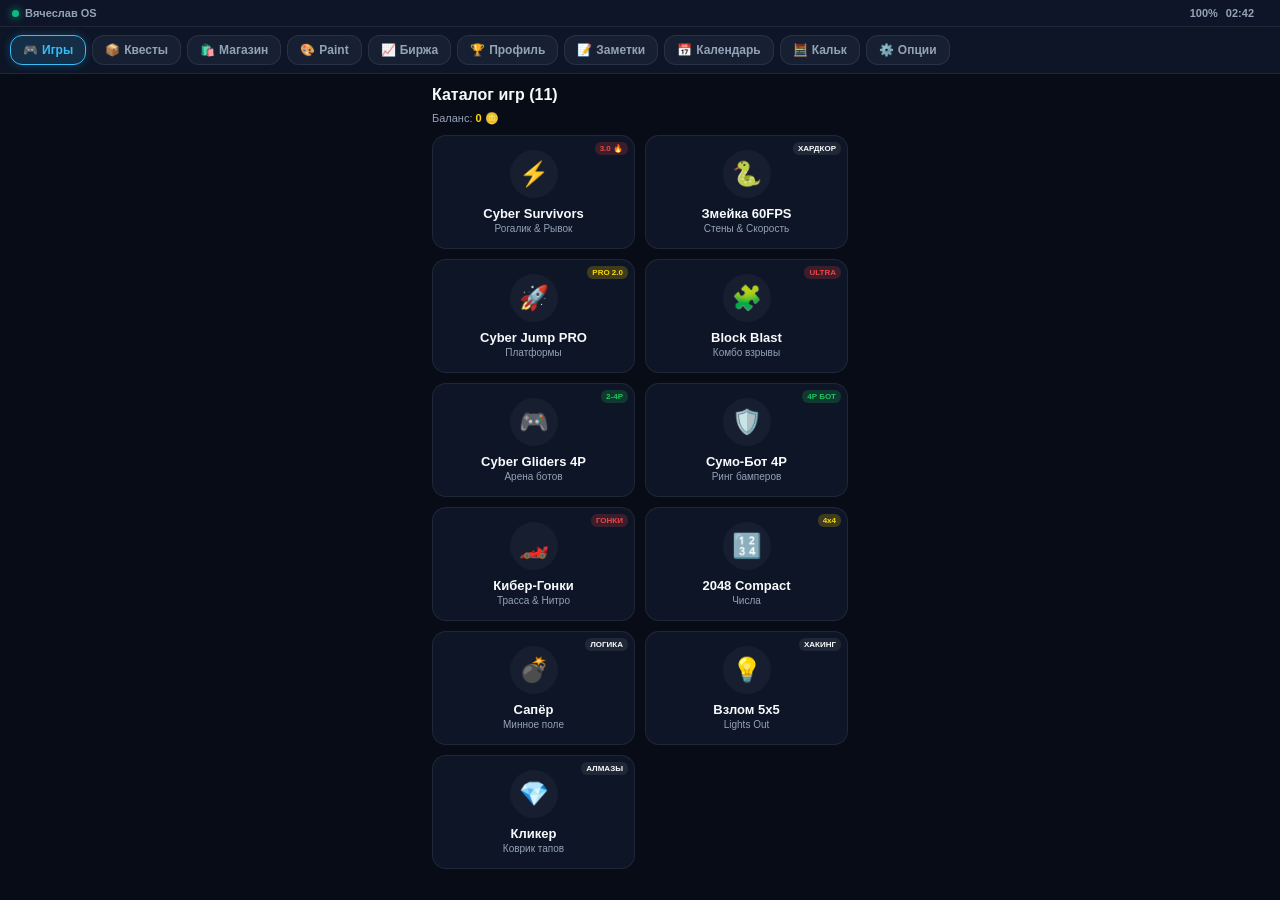
==== commit c02c46d3: "Fix standalone auth, shop items rendering, paint canvas and quest balance" ====
--- a/index.html
+++ b/index.html
@@ -37,6 +37,7 @@
                 if (b) b.classList.add('active');
             }
 
+            if (typeof window.onTabActivated === 'function') window.onTabActivated(tabId);
             if (tabId === 'eggs' && typeof window.renderEggs === 'function') {
                 window.renderEggs();
             } else if (tabId === 'admin') {
--- a/css/styles.css
+++ b/css/styles.css
@@ -0,0 +1,1908 @@
+:root {
+    --bg: #070c16;
+    --surface: #0f172a;
+    --surface-card: rgba(15, 23, 42, 0.88);
+    --surface-hover: #1e293b;
+    --border: rgba(255, 255, 255, 0.08);
+    --border-glow: rgba(56, 189, 248, 0.35);
+    --accent: #38bdf8;
+    --accent-warm: #ffd700;
+    --danger: #ef4444;
+    --success: #10b981;
+    --text: #f8fafc;
+    --text-dim: #94a3b8;
+}
+
+* {
+    box-sizing: border-box;
+    margin: 0;
+    padding: 0;
+    font-family: -apple-system, BlinkMacSystemFont, "Segoe UI", Roboto, sans-serif;
+    -webkit-tap-highlight-color: transparent;
+    user-select: none;
+}
+
+body {
+    background: var(--bg);
+    color: var(--text);
+    min-height: 100vh;
+    display: flex;
+    flex-direction: column;
+    overflow-x: hidden;
+    position: relative;
+}
+
+/* ФОНОВЫЙ ХОЛСТ ЖИВЫХ ОБОЕВ */
+#live-bg-canvas {
+    position: fixed !important;
+    inset: 0 !important;
+    width: 100vw !important;
+    height: 100vh !important;
+    pointer-events: none !important;
+    z-index: -1 !important;
+    display: block !important;
+}
+
+/* СИСТЕМНЫЙ СТАТУС-БАР */
+.os-system-bar {
+    display: flex;
+    justify-content: space-between;
+    align-items: center;
+    padding: 7px 12px;
+    background: rgba(15, 23, 42, 0.95);
+    border-bottom: 1px solid var(--border);
+    font-size: 11px;
+    font-weight: 700;
+    color: var(--text-dim);
+}
+.os-sys-badge { display: flex; align-items: center; gap: 6px; }
+.os-pulse-dot {
+    width: 7px; height: 7px; border-radius: 50%;
+    background: var(--success); box-shadow: 0 0 8px var(--success);
+}
+
+/* НАВИГАЦИОННАЯ ПАНЕЛЬ */
+#main-header {
+    position: sticky;
+    top: 0;
+    z-index: 100;
+    background: rgba(15, 23, 42, 0.92);
+    backdrop-filter: blur(12px);
+    border-bottom: 1px solid var(--border);
+    padding: 8px 10px;
+    display: flex;
+    gap: 6px;
+    overflow-x: auto;
+    scrollbar-width: none;
+}
+#main-header::-webkit-scrollbar { display: none; }
+
+.nav-btn {
+    background: rgba(30, 41, 59, 0.6);
+    color: var(--text-dim);
+    border: 1px solid var(--border);
+    padding: 7px 12px;
+    border-radius: 12px;
+    font-size: 12px;
+    font-weight: 700;
+    cursor: pointer;
+    white-space: nowrap;
+    display: inline-flex;
+    align-items: center;
+    gap: 4px;
+    flex-shrink: 0;
+    transition: 0.15s;
+}
+.nav-btn:active { transform: scale(0.96); }
+.nav-btn.active {
+    background: rgba(56, 189, 248, 0.15);
+    color: var(--accent);
+    border-color: var(--accent);
+    box-shadow: 0 0 10px rgba(56, 189, 248, 0.25);
+}
+.nav-btn.egg-tab {
+    background: rgba(255, 215, 0, 0.15);
+    color: var(--accent-warm);
+    border-color: rgba(255, 215, 0, 0.3);
+    display: none;
+}
+
+/* ЭКРАНЫ */
+.screen {
+    display: none;
+    width: 100%;
+    max-width: 440px;
+    padding: 12px;
+    margin: 0 auto;
+    flex-direction: column;
+    flex: 1;
+}
+.screen.active { display: flex; }
+
+/* КАРТОЧКИ И КНОПКИ */
+.glass-card {
+    background: var(--surface-card);
+    border: 1px solid var(--border);
+    border-radius: 14px;
+    padding: 12px;
+    margin-bottom: 10px;
+    box-shadow: 0 4px 20px rgba(0, 0, 0, 0.3);
+}
+
+.p-btn {
+    background: var(--surface-hover);
+    border: 1px solid var(--border);
+    color: var(--text);
+    padding: 8px 14px;
+    border-radius: 10px;
+    font-weight: 700;
+    font-size: 12px;
+    cursor: pointer;
+    transition: 0.15s;
+}
+.p-btn:active { transform: scale(0.96); }
+
+/* СЕТКА ИГР */
+.games-grid {
+    display: grid;
+    grid-template-columns: repeat(2, 1fr);
+    gap: 10px;
+    width: 100%;
+}
+.game-card {
+    background: var(--surface-card);
+    border: 1px solid var(--border);
+    border-radius: 14px;
+    padding: 14px 8px;
+    text-align: center;
+    cursor: pointer;
+    position: relative;
+    display: flex;
+    flex-direction: column;
+    align-items: center;
+    transition: 0.15s;
+}
+.game-card:active {
+    transform: scale(0.96);
+    border-color: var(--accent);
+}
+.game-card-badge {
+    position: absolute;
+    top: 6px;
+    right: 6px;
+    font-size: 8px;
+    font-weight: 900;
+    padding: 2px 5px;
+    border-radius: 6px;
+    background: rgba(255, 255, 255, 0.08);
+}
+.game-card-badge.pvp { background: rgba(34, 197, 94, 0.2); color: #22c55e; }
+.game-card-badge.hot { background: rgba(239, 68, 68, 0.2); color: #ef4444; }
+.game-card-badge.gold { background: rgba(255, 215, 0, 0.2); color: #ffd700; }
+.game-card-icon-wrap {
+    width: 48px;
+    height: 48px;
+    border-radius: 50%;
+    background: rgba(255, 255, 255, 0.04);
+    display: flex;
+    align-items: center;
+    justify-content: center;
+    font-size: 24px;
+    margin-bottom: 8px;
+}
+.game-card-title { font-size: 13px; font-weight: 800; margin-bottom: 2px; }
+.game-card-desc { font-size: 10px; color: var(--text-dim); }
+
+/* КАЛЬКУЛЯТОР */
+.calc-box {
+    width: 100%;
+    max-width: 340px;
+    margin: 0 auto;
+    background: var(--surface-card);
+    border: 1px solid var(--border);
+    border-radius: 14px;
+    padding: 14px;
+}
+.calc-input {
+    width: 100%;
+    height: 54px;
+    background: #030712;
+    border: 1px solid var(--border);
+    border-radius: 10px;
+    color: var(--accent);
+    font-size: 26px;
+    font-weight: 800;
+    text-align: right;
+    padding: 8px 12px;
+    margin-bottom: 12px;
+    font-family: monospace;
+    outline: none;
+}
+.calc-grid {
+    display: grid !important;
+    grid-template-columns: repeat(4, 1fr) !important;
+    gap: 8px !important;
+}
+.c-btn {
+    height: 48px;
+    border-radius: 10px;
+    border: 1px solid var(--border);
+    background: var(--surface-hover);
+    color: #fff;
+    font-size: 17px;
+    font-weight: 700;
+    cursor: pointer;
+    display: flex;
+    align-items: center;
+    justify-content: center;
+}
+.c-btn:active { transform: scale(0.95); }
+.c-btn.op { background: rgba(56, 189, 248, 0.15); color: var(--accent); border-color: rgba(56, 189, 248, 0.3); }
+.c-btn.eq { background: var(--accent); color: #000; font-weight: 900; }
+.c-btn.c { background: rgba(239, 68, 68, 0.2); color: var(--danger); border-color: rgba(239, 68, 68, 0.3); }
+
+/* ИСПРАВЛЕННЫЙ ИНТЕРФЕЙС АДМИНКИ */
+.admin-input-compact {
+    width: 100%;
+    height: 38px;
+    background: #030712;
+    border: 1px solid var(--border);
+    border-radius: 8px;
+    color: #fff;
+    font-size: 13px;
+    padding: 6px 10px;
+    outline: none;
+}
+.admin-section-title {
+    font-size: 12px;
+    font-weight: 800;
+    color: var(--accent-warm);
+    margin-bottom: 6px;
+    display: flex;
+    align-items: center;
+    gap: 4px;
+}
+
+/* ЗАМЕТКИ, ПРОФИЛЬ, МАГАЗИН */
+.notes-container { width: 100%; display: flex; flex-direction: column; gap: 8px; }
+.notes-search { width: 100%; background: #030712; border: 1px solid var(--border); border-radius: 8px; color: #fff; padding: 8px 12px; font-size: 12px; outline: none; }
+.notes-list { display: flex; flex-direction: column; gap: 6px; max-height: 130px; overflow-y: auto; }
+.note-item { background: #0f172a; border: 1px solid var(--border); border-radius: 8px; padding: 7px 10px; display: flex; justify-content: space-between; align-items: center; cursor: pointer; font-size: 12px; }
+.note-item.active { border-color: var(--accent); background: #1e293b; }
+.notes-editor { width: 100%; background: var(--surface-card); border: 1px solid var(--border); border-radius: 10px; padding: 10px; display: flex; flex-direction: column; gap: 8px; }
+.notes-title-input { width: 100%; background: transparent; border: none; border-bottom: 1px solid var(--border); color: #fff; font-size: 14px; font-weight: 700; padding: 4px 0; outline: none; }
+.notes-body-input { width: 100%; height: 120px; background: transparent; border: none; color: #cbd5e1; font-size: 12px; outline: none; resize: none; line-height: 1.4; }
+
+.prof-id-card {
+    background: var(--surface-card);
+    border: 1px solid var(--border);
+    border-radius: 16px;
+    padding: 16px;
+    display: flex;
+    flex-direction: column;
+    align-items: center;
+    text-align: center;
+    margin-bottom: 10px;
+}
+.prof-avatar-box {
+    width: 64px; height: 64px; border-radius: 50%;
+    background: rgba(255, 255, 255, 0.05);
+    display: flex; align-items: center; justify-content: center;
+    font-size: 32px; margin-bottom: 8px; border: 1px solid var(--border);
+}
+.prof-nick-row { display: flex; align-items: center; gap: 6px; margin-bottom: 4px; }
+.prof-nick-txt { font-size: 16px; font-weight: 800; }
+.prof-edit-btn { background: transparent; border: none; font-size: 12px; cursor: pointer; }
+.prof-sub-tabs { display: flex; gap: 6px; margin-bottom: 10px; }
+.prof-sub-btn {
+    flex: 1; background: var(--surface-card); border: 1px solid var(--border);
+    color: var(--text-dim); padding: 8px; border-radius: 10px; font-size: 11px; font-weight: 700; cursor: pointer;
+}
+.prof-sub-btn.active { border-color: var(--accent); color: var(--accent); }
+
+.shop-cat-tabs { display: flex; gap: 6px; overflow-x: auto; margin-bottom: 10px; }
+.shop-cat-btn {
+    background: var(--surface-card); border: 1px solid var(--border); color: var(--text-dim);
+    padding: 6px 12px; border-radius: 10px; font-size: 11px; font-weight: 700; white-space: nowrap; cursor: pointer;
+}
+.shop-cat-btn.active { border-color: var(--accent); color: var(--accent); }
+.streak-container { display: flex; gap: 4px; overflow-x: auto; margin-top: 8px; padding-bottom: 4px; }
+
+.settings-select {
+    background: #030712;
+    border: 1px solid var(--border);
+    border-radius: 8px;
+    color: #fff;
+    padding: 6px 10px;
+    font-size: 12px;
+    outline: none;
+}
+.footer-btn {
+    background: transparent; border: none; color: var(--text-dim);
+    font-size: 11px; padding: 16px; text-align: center; cursor: pointer; width: 100%;
+}
+.case-modal {
+    position: fixed; inset: 0; z-index: 9999;
+    background: rgba(3, 7, 18, 0.95); display: none;
+    flex-direction: column; align-items: center; justify-content: center; padding: 16px;
+}
+
+#toast-container {
+    position: fixed; top: 14px; left: 50%; transform: translateX(-50%);
+    z-index: 10000; display: flex; flex-direction: column; gap: 6px; width: 90%; max-width: 320px; pointer-events: none;
+}
+.toast-msg {
+    background: var(--surface); color: #fff; border: 1px solid var(--border);
+    padding: 10px 14px; border-radius: 10px; font-size: 12px; text-align: center;
+    box-shadow: 0 4px 14px rgba(0, 0, 0, 0.5);
+}
+
+/* ТЕМЫ ОФОРМЛЕНИЯ ПАСХАЛОК */
+body.nezabudka-mode { --bg: #07172c !important; --surface: #0f2942 !important; --border: #38bdf8 !important; --accent: #60a5fa !important; }
+body.agent67-mode { --bg: #1c1208 !important; --surface: #2d1d0d !important; --border: #f59e0b !important; --accent: #f59e0b !important; }
+body.matrix-mode { --bg: #000000 !important; --surface: #051a05 !important; --border: #00ff66 !important; --accent: #00ff66 !important; --text: #00ff66 !important; }
+body.sigma-mode { --bg: #111827 !important; --surface: #1f2937 !important; --border: #64748b !important; --accent: #cbd5e1 !important; }
+body.sigmaboy-rus-mode { --bg: #0c140d !important; --surface: #162417 !important; --border: #34d399 !important; --accent: #10b981 !important; box-shadow: inset 0 0 50px rgba(16, 185, 129, 0.25); }
+
+/* АКТИВАТОР КАСКИ В ТОСТЕ */
+
+
+    to { transform: scale(1.4); filter: drop-shadow(0 0 8px #34d399); }
+}
+
+/* СКРЫТЫЙ ЦВЕТОК В 2048 */
+.stealth-flower {
+    opacity: 0.35;
+    font-size: 14px;
+    cursor: pointer;
+    transition: opacity 0.2s;
+}
+.stealth-flower:hover, .stealth-flower:active { opacity: 1; transform: scale(1.2); }
+
+/* ТОСТЫ И НЕПРИМЕТНАЯ КАСКА-ПАСХАЛКА */
+#toast-container {
+    position: fixed;
+    top: 14px;
+    left: 50%;
+    transform: translateX(-50%);
+    z-index: 10000;
+    display: flex;
+    flex-direction: column;
+    gap: 6px;
+    width: 90%;
+    max-width: 330px;
+    pointer-events: none;
+}
+.toast-msg {
+    background: var(--surface);
+    color: #fff;
+    border: 1px solid var(--border);
+    padding: 10px 14px;
+    border-radius: 10px;
+    font-size: 12px;
+    text-align: center;
+    box-shadow: 0 4px 14px rgba(0, 0, 0, 0.5);
+    pointer-events: auto !important;
+}
+.soldier-trigger {
+    cursor: pointer;
+    display: inline-block;
+    padding: 2px 6px;
+    margin-left: 4px;
+    pointer-events: auto !important;
+    touch-action: manipulation;
+    -webkit-tap-highlight-color: transparent;
+    user-select: none;
+}
+
+/* =========================================================
+   СТИЛИ ДИЗАЙНА ИНТЕРФЕЙСА (UI DESIGNS)
+   ========================================================= */
+
+/* 1. СТИЛЬ ТЕТРИС 8-BIT */
+body.ui-tetris {
+    --bg: #0b0d19 !important;
+    --surface: #14192b !important;
+    --surface-card: #1c233c !important;
+    --border: #3b82f6 !important;
+    --accent: #f59e0b !important;
+    --accent-warm: #ef4444 !important;
+    --text: #ffffff !important;
+    --text-dim: #93c5fd !important;
+}
+body.ui-tetris * {
+    border-radius: 0px !important;
+}
+body.ui-tetris .nav-btn,
+body.ui-tetris .game-card,
+body.ui-tetris .glass-card,
+body.ui-tetris .p-btn,
+body.ui-tetris .c-btn {
+    border: 2px solid #3b82f6 !important;
+    box-shadow: 3px 3px 0px #000 !important;
+}
+body.ui-tetris .nav-btn.active {
+    background: #f59e0b !important;
+    color: #000 !important;
+    border-color: #ffd700 !important;
+}
+body.ui-tetris .game-card-title {
+    font-family: monospace !important;
+    text-transform: uppercase !important;
+}
+
+/* 2. СТИЛЬ GAMEBOY CLASSIC */
+body.ui-gameboy {
+    --bg: #8b956d !important;
+    --surface: #9bbc0f !important;
+    --surface-card: #8bac0f !important;
+    --surface-hover: #7b9c0f !important;
+    --border: #306230 !important;
+    --accent: #0f380f !important;
+    --accent-warm: #0f380f !important;
+    --text: #0f380f !important;
+    --text-dim: #306230 !important;
+}
+body.ui-gameboy * {
+    border-radius: 2px !important;
+}
+body.ui-gameboy .nav-btn,
+body.ui-gameboy .game-card,
+body.ui-gameboy .glass-card,
+body.ui-gameboy .p-btn,
+body.ui-gameboy .c-btn {
+    border: 2px solid #0f380f !important;
+    background: #9bbc0f !important;
+    color: #0f380f !important;
+}
+body.ui-gameboy .nav-btn.active {
+    background: #0f380f !important;
+    color: #9bbc0f !important;
+}
+
+/* 3. СТИЛЬ КИБЕРПАНК 2077 */
+body.ui-cyberpunk {
+    --bg: #09090e !important;
+    --surface: #14141e !important;
+    --surface-card: #191a28 !important;
+    --border: #fcee0a !important;
+    --accent: #00f0ff !important;
+    --accent-warm: #fcee0a !important;
+    --text: #fcee0a !important;
+    --text-dim: #00f0ff !important;
+}
+body.ui-cyberpunk .nav-btn.active {
+    background: rgba(252, 238, 10, 0.2) !important;
+    border-color: #fcee0a !important;
+    color: #fcee0a !important;
+    box-shadow: 0 0 14px rgba(252, 238, 10, 0.4) !important;
+}
+
+/* 4. СТИЛЬ СИНТВЕЙВ 80-х */
+body.ui-synthwave {
+    --bg: #120726 !important;
+    --surface: #240f42 !important;
+    --surface-card: #2f1259 !important;
+    --border: #ff007f !important;
+    --accent: #00f0ff !important;
+    --accent-warm: #ff007f !important;
+    --text: #ffffff !important;
+    --text-dim: #d8b4fe !important;
+}
+
+/* 5. ЧЁРНЫЙ OLED */
+body.ui-oled {
+    --bg: #000000 !important;
+    --surface: #0a0a0a !important;
+    --surface-card: #121212 !important;
+    --border: #222222 !important;
+    --accent: #ffffff !important;
+    --accent-warm: #cccccc !important;
+    --text: #ffffff !important;
+    --text-dim: #777777 !important;
+}
+
+/* ИСПРАВЛЕНИЕ СТИЛЕЙ РИСОВАНИЯ */
+
+
+.tool-btn.active {
+    border-color: var(--accent) !important;
+    background: rgba(56, 189, 248, 0.22) !important;
+    color: var(--accent) !important;
+    box-shadow: 0 0 10px rgba(56, 189, 248, 0.25) !important;
+}
+.palette-btn {
+    width: 26px !important;
+    height: 26px !important;
+    border-radius: 50% !important;
+    cursor: pointer;
+    border: 2px solid rgba(255, 255, 255, 0.2) !important;
+    transition: transform 0.1s, border-color 0.1s;
+}
+.palette-btn:active {
+    transform: scale(0.9);
+    border-color: #fff !important;
+}
+
+/* =========================================================
+   КИБЕРНЕТИЧЕСКИЙ ЭКРАН ЗАГРУЗКИ (BOOT SCREEN)
+   ========================================================= */
+#os-boot-screen {
+    position: fixed;
+    inset: 0;
+    z-index: 999999;
+    background: #030712;
+    display: flex;
+    flex-direction: column;
+    align-items: center;
+    justify-content: center;
+    transition: opacity 0.5s cubic-bezier(0.4, 0, 0.2, 1), visibility 0.5s;
+    user-select: none;
+}
+#os-boot-screen.fade-out {
+    opacity: 0;
+    visibility: hidden;
+    pointer-events: none;
+}
+.boot-pulse-ring {
+    width: 60px;
+    height: 60px;
+    border-radius: 50%;
+    border: 2px solid var(--accent);
+    box-shadow: 0 0 20px var(--accent);
+    animation: ringPulse 1.2s infinite alternate ease-in-out;
+    margin-bottom: 14px;
+}
+@keyframes ringPulse {
+    from { transform: scale(0.85); opacity: 0.4; }
+    to { transform: scale(1.15); opacity: 1; filter: drop-shadow(0 0 10px var(--accent)); }
+}
+.boot-logo {
+    font-size: 22px;
+    font-weight: 900;
+    letter-spacing: 2px;
+    color: #fff;
+    text-shadow: 0 0 14px rgba(56, 189, 248, 0.6);
+}
+.boot-sub {
+    font-size: 11px;
+    color: var(--text-dim);
+    margin-top: 4px;
+    margin-bottom: 20px;
+    font-family: monospace;
+}
+.boot-bar-box {
+    width: 220px;
+    height: 6px;
+    background: rgba(255, 255, 255, 0.08);
+    border-radius: 4px;
+    overflow: hidden;
+    border: 1px solid var(--border);
+}
+#boot-bar-fill {
+    width: 0%;
+    height: 100%;
+    background: linear-gradient(90deg, var(--accent), #10b981);
+    box-shadow: 0 0 10px var(--accent);
+    transition: width 0.15s ease-out;
+}
+#boot-status-txt {
+    font-size: 10px;
+    color: var(--accent);
+    font-family: monospace;
+    margin-top: 10px;
+}
+
+
+
+/* =========================================================
+   СЕКРЕТНЫЙ РЕЖИМ 5/5: МЕМНЫЙ ХАОС (CHAOS TROLL UI)
+   ========================================================= */
+@keyframes rainbowChaos {
+    0% { border-color: #ff0055; box-shadow: 0 0 10px #ff0055, inset 0 0 5px rgba(255,0,85,0.2); }
+    33% { border-color: #00ffcc; box-shadow: 0 0 12px #00ffcc, inset 0 0 5px rgba(0,255,204,0.2); }
+    66% { border-color: #ffe600; box-shadow: 0 0 12px #ffe600, inset 0 0 5px rgba(255,230,0,0.2); }
+    100% { border-color: #ff0055; box-shadow: 0 0 10px #ff0055, inset 0 0 5px rgba(255,0,85,0.2); }
+}
+
+@keyframes textRGB {
+    0% { color: #ff007f; }
+    50% { color: #00f0ff; }
+    100% { color: #ffe600; }
+}
+
+body.ui-secret-chaos {
+    --bg: #070014 !important;
+    --surface: #140326 !important;
+    --surface-card: rgba(26, 4, 48, 0.9) !important;
+    --border: #ff007f !important;
+    --accent: #00f0ff !important;
+    --accent-warm: #ffe600 !important;
+    --text: #ffffff !important;
+    --text-dim: #c084fc !important;
+}
+
+body.ui-secret-chaos .glass-card,
+body.ui-secret-chaos .game-card,
+body.ui-secret-chaos .calc-box,
+body.ui-secret-chaos .prof-id-card {
+    border: 2px solid #ff0055 !important;
+    animation: rainbowChaos 4s infinite linear !important;
+    backdrop-filter: blur(8px) !important;
+}
+
+body.ui-secret-chaos .nav-btn.active {
+    background: linear-gradient(90deg, rgba(255,0,128,0.3), rgba(0,240,255,0.3)) !important;
+    border: 2px solid #00f0ff !important;
+    box-shadow: 0 0 14px #00f0ff !important;
+}
+
+body.ui-secret-chaos .game-card-title {
+    font-weight: 900 !important;
+    letter-spacing: 0.5px !important;
+}
+
+body.ui-secret-chaos .game-card-badge {
+    transform: rotate(-3deg) !important;
+    border: 1px solid #ffe600 !important;
+}
+
+/* АВТОМАТИЧЕСКИ РАСШИРЯЕМАЯ СЕТКА PIXEL PAINT */
+
+
+
+/* АДАПТИВНЫЙ PIXEL PAINT ХОЛСТ */
+
+
+#paint-main-canvas {
+    width: 100% !important;
+    height: auto !important;
+    max-height: 58vh !important;
+    display: block !important;
+    border-radius: 8px !important;
+    image-rendering: pixelated !important;
+    image-rendering: crisp-edges !important;
+    background: #070d18 !important;
+    touch-action: none !important;
+    cursor: crosshair !important;
+}
+
+/* АДАПТИВНЫЙ PIXEL PAINT ХОЛСТ */
+.paint-board {
+    width: 100% !important;
+    max-width: 380px !important;
+    margin: 0 auto !important;
+    background: #030712 !important;
+    padding: 6px !important;
+    border-radius: 14px !important;
+    border: 1px solid var(--border) !important;
+    box-shadow: 0 6px 24px rgba(0, 0, 0, 0.6) !important;
+    display: flex !important;
+    align-items: center !important;
+    justify-content: center !important;
+    touch-action: none !important;
+    user-select: none !important;
+}
+
+#paint-main-canvas {
+    width: 100% !important;
+    height: auto !important;
+    max-height: 58vh !important;
+    display: block !important;
+    border-radius: 8px !important;
+    image-rendering: pixelated !important;
+    image-rendering: crisp-edges !important;
+    background: #070d18 !important;
+    touch-action: none !important;
+    cursor: crosshair !important;
+}
+
+/* =========================================================
+   СТИЛИ КАЛЕНДАРЯ
+   ========================================================= */
+.cal-weekdays {
+    display: grid;
+    grid-template-columns: repeat(7, 1fr);
+    text-align: center;
+    font-size: 11px;
+    font-weight: 700;
+    color: var(--text-dim);
+    margin-bottom: 6px;
+}
+.cal-days-grid {
+    display: grid;
+    grid-template-columns: repeat(7, 1fr);
+    gap: 4px;
+}
+.cal-day-cell {
+    aspect-ratio: 1 / 1;
+    display: flex;
+    flex-direction: column;
+    align-items: center;
+    justify-content: center;
+    background: rgba(255, 255, 255, 0.03);
+    border: 1px solid var(--border);
+    border-radius: 8px;
+    font-size: 12px;
+    font-weight: 700;
+    cursor: pointer;
+    position: relative;
+    transition: 0.15s;
+}
+.cal-day-cell:active { transform: scale(0.92); }
+.cal-day-cell.empty {
+    background: transparent;
+    border-color: transparent;
+    cursor: default;
+}
+.cal-day-cell.today {
+    border-color: var(--accent);
+    color: var(--accent);
+    box-shadow: 0 0 8px rgba(56, 189, 248, 0.35);
+}
+.cal-day-cell.selected {
+    background: var(--accent);
+    color: #000 !important;
+    border-color: var(--accent);
+}
+.cal-day-dot {
+    width: 4px;
+    height: 4px;
+    border-radius: 50%;
+    background: var(--accent-warm);
+    position: absolute;
+    bottom: 3px;
+}
+
+/* =========================================================
+   НОВЫЙ СТИЛЬ: РЕЖИМ "BETA 2.0" (НИЖНИЙ ДОК И ШИРОКИЕ КАРТОЧКИ)
+   ========================================================= */
+body.ui-beta {
+    --bg: #050711 !important;
+    --surface: #0a0e20 !important;
+    --surface-card: rgba(14, 20, 42, 0.9) !important;
+    --border: rgba(0, 240, 255, 0.18) !important;
+    --accent: #00f0ff !important;
+    --accent-warm: #ff007f !important;
+}
+
+/* Нижний парящий док вместо верхнего хедера */
+body.ui-beta #main-header {
+    position: fixed !important;
+    top: auto !important;
+    bottom: 12px !important;
+    left: 50% !important;
+    transform: translateX(-50%) !important;
+    width: calc(100% - 20px) !important;
+    max-width: 430px !important;
+    background: rgba(10, 14, 32, 0.94) !important;
+    backdrop-filter: blur(18px) !important;
+    border: 1px solid rgba(0, 240, 255, 0.35) !important;
+    border-radius: 20px !important;
+    box-shadow: 0 10px 30px rgba(0, 0, 0, 0.9), 0 0 20px rgba(0, 240, 255, 0.2) !important;
+    padding: 6px 8px !important;
+    z-index: 9999 !important;
+}
+
+body.ui-beta .screen {
+    padding-bottom: 85px !important; /* Чтобы контент не перекрывался нижним доком */
+}
+
+/* Переделка сетки игр в широкие горизонтальные баннеры */
+body.ui-beta .games-grid {
+    display: flex !important;
+    flex-direction: column !important;
+    gap: 10px !important;
+}
+body.ui-beta .game-card {
+    display: flex !important;
+    flex-direction: row !important;
+    align-items: center !important;
+    text-align: left !important;
+    padding: 12px 14px !important;
+    background: linear-gradient(90deg, rgba(14, 20, 42, 0.95), rgba(8, 12, 26, 0.85)) !important;
+    border: 1px solid rgba(0, 240, 255, 0.2) !important;
+    border-left: 4px solid var(--accent) !important;
+    border-radius: 14px !important;
+    gap: 12px !important;
+}
+body.ui-beta .game-card-icon-wrap {
+    margin-bottom: 0 !important;
+    width: 44px !important;
+    height: 44px !important;
+    flex-shrink: 0 !important;
+}
+body.ui-beta .game-card-badge {
+    position: static !important;
+    margin-left: auto !important;
+    flex-shrink: 0 !important;
+}
+
+/* =========================================================
+   ИДЕАЛЬНЫЙ РЕЖИМ BETA 2.0 (NEXT-GEN CYBER OS)
+   ========================================================= */
+
+/* Кнопки переключения режима интерфейса */
+.ui-mode-toggle-btn.active {
+    background: var(--accent) !important;
+    color: #000 !important;
+    font-weight: 800 !important;
+    border-color: var(--accent) !important;
+    box-shadow: 0 0 12px var(--accent) !important;
+}
+
+body.ui-beta {
+    --bg: #040711 !important;
+    --surface: #0a0f24 !important;
+    --surface-card: rgba(13, 19, 44, 0.82) !important;
+    --border: rgba(56, 189, 248, 0.22) !important;
+    --border-glow: rgba(0, 240, 255, 0.45) !important;
+    --accent: #00f0ff !important;
+    --accent-warm: #ff007f !important;
+}
+
+/* 1. ПАРИРУЮЩИЙ НИЖНИЙ ДОК */
+body.ui-beta #main-header {
+    position: fixed !important;
+    top: auto !important;
+    bottom: 12px !important;
+    left: 50% !important;
+    transform: translateX(-50%) !important;
+    width: calc(100% - 20px) !important;
+    max-width: 440px !important;
+    background: rgba(10, 15, 36, 0.9) !important;
+    backdrop-filter: blur(20px) !important;
+    -webkit-backdrop-filter: blur(20px) !important;
+    border: 1px solid rgba(0, 240, 255, 0.35) !important;
+    border-radius: 26px !important;
+    box-shadow: 0 12px 36px rgba(0, 0, 0, 0.85), 0 0 20px rgba(0, 240, 255, 0.2) !important;
+    padding: 7px 10px !important;
+    z-index: 9999 !important;
+}
+body.ui-beta #main-header .nav-btn {
+    border-radius: 16px !important;
+    padding: 8px 12px !important;
+    font-size: 11px !important;
+    background: rgba(255, 255, 255, 0.04) !important;
+}
+body.ui-beta #main-header .nav-btn.active {
+    background: rgba(0, 240, 255, 0.2) !important;
+    color: #00f0ff !important;
+    border-color: #00f0ff !important;
+    box-shadow: 0 0 14px rgba(0, 240, 255, 0.4) !important;
+}
+
+/* Отступ контента снизу под док */
+body.ui-beta .screen {
+    padding-bottom: 95px !important;
+}
+
+/* 2. КАТАЛОГ ИГР: ГОРИЗОНТАЛЬНЫЕ КИБЕР-БАННЕРЫ С КНОПКОЙ "СТАРТ" */
+body.ui-beta .games-grid {
+    display: flex !important;
+    flex-direction: column !important;
+    gap: 10px !important;
+}
+body.ui-beta .game-card {
+    display: flex !important;
+    flex-direction: row !important;
+    align-items: center !important;
+    text-align: left !important;
+    padding: 12px 14px !important;
+    background: linear-gradient(135deg, rgba(14, 22, 52, 0.95), rgba(8, 12, 28, 0.9)) !important;
+    border: 1px solid rgba(0, 240, 255, 0.22) !important;
+    border-left: 4px solid var(--accent) !important;
+    border-radius: 16px !important;
+    position: relative !important;
+    box-shadow: 0 6px 20px rgba(0, 0, 0, 0.4) !important;
+    transition: transform 0.15s, border-color 0.15s !important;
+}
+body.ui-beta .game-card:active {
+    transform: scale(0.98) !important;
+    border-color: var(--accent) !important;
+}
+body.ui-beta .game-card-icon-wrap {
+    margin-bottom: 0 !important;
+    width: 44px !important;
+    height: 44px !important;
+    border-radius: 12px !important;
+    background: rgba(0, 240, 255, 0.08) !important;
+    border: 1px solid rgba(0, 240, 255, 0.25) !important;
+    margin-right: 12px !important;
+    flex-shrink: 0 !important;
+}
+body.ui-beta .game-card-title {
+    font-size: 14px !important;
+    font-weight: 800 !important;
+    color: #fff !important;
+}
+body.ui-beta .game-card-desc {
+    font-size: 11px !important;
+    color: var(--text-dim) !important;
+}
+body.ui-beta .game-card-badge {
+    position: static !important;
+    margin-left: auto !important;
+    padding: 4px 8px !important;
+    font-size: 9px !important;
+    border-radius: 8px !important;
+    flex-shrink: 0 !important;
+}
+
+/* 3. КАЛЬКУЛЯТОР В РЕЖИМЕ BETA: НЕОНОВАЯ КИБЕР-КАПСУЛА */
+body.ui-beta .calc-box {
+    background: rgba(10, 16, 38, 0.95) !important;
+    border: 1px solid rgba(0, 240, 255, 0.4) !important;
+    border-radius: 24px !important;
+    padding: 18px !important;
+    box-shadow: 0 10px 30px rgba(0, 0, 0, 0.7), 0 0 20px rgba(0, 240, 255, 0.15) !important;
+}
+body.ui-beta .calc-input {
+    background: #02050e !important;
+    border: 1px solid rgba(0, 240, 255, 0.3) !important;
+    border-radius: 14px !important;
+    color: #00f0ff !important;
+    text-shadow: 0 0 10px rgba(0, 240, 255, 0.6) !important;
+    height: 60px !important;
+    font-size: 28px !important;
+}
+body.ui-beta .c-btn {
+    border-radius: 16px !important;
+    background: rgba(255, 255, 255, 0.05) !important;
+    border: 1px solid rgba(255, 255, 255, 0.1) !important;
+    color: #f8fafc !important;
+    font-weight: 800 !important;
+    transition: 0.15s !important;
+}
+body.ui-beta .c-btn:active {
+    transform: scale(0.92) !important;
+}
+body.ui-beta .c-btn.op {
+    background: rgba(0, 240, 255, 0.15) !important;
+    border-color: rgba(0, 240, 255, 0.4) !important;
+    color: #00f0ff !important;
+}
+body.ui-beta .c-btn.eq {
+    background: linear-gradient(135deg, #00f0ff, #ff007f) !important;
+    border: none !important;
+    color: #000 !important;
+    box-shadow: 0 0 15px rgba(0, 240, 255, 0.4) !important;
+}
+body.ui-beta .c-btn.c {
+    background: rgba(239, 68, 68, 0.15) !important;
+    border-color: rgba(239, 68, 68, 0.4) !important;
+    color: #ef4444 !important;
+}
+
+/* 4. ПАСХАЛКИ В РЕЖИМЕ BETA: ХРАНИЛИЩЕ CYBER VAULT */
+body.ui-beta #tab-eggs .glass-card {
+    background: linear-gradient(135deg, rgba(14, 20, 48, 0.95), rgba(7, 10, 24, 0.9)) !important;
+    border: 1px solid rgba(255, 215, 0, 0.3) !important;
+    border-radius: 16px !important;
+    padding: 14px !important;
+    box-shadow: 0 4px 18px rgba(0, 0, 0, 0.5) !important;
+    position: relative !important;
+    overflow: hidden !important;
+}
+body.ui-beta #tab-eggs .glass-card::before {
+    content: '' !important;
+    position: absolute !important;
+    top: 0 !important;
+    left: 0 !important;
+    width: 4px !important;
+    height: 100% !important;
+    background: var(--accent-warm) !important;
+    box-shadow: 0 0 10px var(--accent-warm) !important;
+}
+body.ui-beta #tab-eggs .p-btn {
+    border-radius: 10px !important;
+    font-weight: 800 !important;
+    letter-spacing: 0.5px !important;
+}
+
+/* 5. КАРТОЧКИ СТРИКА, КВЕСТОВ И МАГАЗИНА */
+body.ui-beta .prof-id-card {
+    background: linear-gradient(135deg, rgba(14, 22, 50, 0.95), rgba(6, 9, 22, 0.9)) !important;
+    border: 1px solid rgba(0, 240, 255, 0.3) !important;
+    box-shadow: 0 8px 24px rgba(0, 0, 0, 0.6) !important;
+}
+body.ui-beta .os-system-bar {
+    background: rgba(6, 9, 22, 0.88) !important;
+    backdrop-filter: blur(10px) !important;
+}
+
+/* =========================================================
+   НОВАЯ ТЕМА: АМЕТИСТОВЫЙ ЗАКАТ (AMETHYST LUXE)
+   ========================================================= */
+body.amethyst-mode {
+    --bg: #0a0618 !important;
+    --surface: #150d2e !important;
+    --surface-card: rgba(26, 16, 54, 0.88) !important;
+    --surface-hover: #26164d !important;
+    --border: rgba(192, 132, 252, 0.28) !important;
+    --border-glow: rgba(168, 85, 247, 0.55) !important;
+    --accent: #c084fc !important;
+    --accent-warm: #f472b6 !important;
+    --text: #f5f3ff !important;
+    --text-dim: #a78bfa !important;
+}
+
+/* =========================================================
+   1. ДИЗАЙН: LIQUID GLASS (ЖИДКОЕ СТЕКЛО)
+   ========================================================= */
+body.ui-glass {
+    --border: rgba(255, 255, 255, 0.18) !important;
+    --border-glow: rgba(255, 255, 255, 0.35) !important;
+}
+body.ui-glass .glass-card,
+body.ui-glass .game-card,
+body.ui-glass .calc-box,
+body.ui-glass .prof-id-card {
+    background: rgba(255, 255, 255, 0.05) !important;
+    backdrop-filter: blur(18px) !important;
+    -webkit-backdrop-filter: blur(18px) !important;
+    border: 1px solid rgba(255, 255, 255, 0.16) !important;
+    border-radius: 20px !important;
+    box-shadow: 0 10px 32px 0 rgba(0, 0, 0, 0.45), inset 0 1px 1px 0 rgba(255, 255, 255, 0.25) !important;
+}
+body.ui-glass .nav-btn,
+body.ui-glass .p-btn {
+    border-radius: 24px !important;
+    background: rgba(255, 255, 255, 0.07) !important;
+    backdrop-filter: blur(12px) !important;
+    border: 1px solid rgba(255, 255, 255, 0.14) !important;
+}
+body.ui-glass .nav-btn.active {
+    background: rgba(255, 255, 255, 0.22) !important;
+    border-color: rgba(255, 255, 255, 0.45) !important;
+    box-shadow: 0 0 16px rgba(255, 255, 255, 0.25) !important;
+}
+
+/* =========================================================
+   2. ДИЗАЙН: SCI-FI HUD (ТАКТИЧЕСКИЙ КИБЕР-ТЕРМИНАЛ)
+   ========================================================= */
+body.ui-scifi {
+    --border: rgba(0, 240, 255, 0.4) !important;
+    --border-glow: rgba(0, 240, 255, 0.7) !important;
+}
+body.ui-scifi .glass-card,
+body.ui-scifi .game-card,
+body.ui-scifi .calc-box,
+body.ui-scifi .prof-id-card {
+    border-radius: 0px !important;
+    clip-path: polygon(0 0, calc(100% - 14px) 0, 100% 14px, 100% 100%, 14px 100%, 0 calc(100% - 14px)) !important;
+    border: 1px solid var(--accent) !important;
+    background: rgba(5, 12, 28, 0.94) !important;
+    box-shadow: inset 0 0 18px rgba(0, 240, 255, 0.12), 0 4px 20px rgba(0, 0, 0, 0.8) !important;
+}
+body.ui-scifi .nav-btn,
+body.ui-scifi .p-btn,
+body.ui-scifi .c-btn {
+    border-radius: 0px !important;
+    clip-path: polygon(0 0, calc(100% - 8px) 0, 100% 8px, 100% 100%, 8px 100%, 0 calc(100% - 8px)) !important;
+    text-transform: uppercase !important;
+    letter-spacing: 0.6px !important;
+    border: 1px solid var(--border) !important;
+}
+body.ui-scifi .nav-btn.active {
+    background: rgba(0, 240, 255, 0.22) !important;
+    border-color: var(--accent) !important;
+    box-shadow: 0 0 12px var(--accent) !important;
+}
+body.ui-scifi .game-card-title {
+    font-family: monospace !important;
+    letter-spacing: 1px !important;
+}
+
+/* =========================================================
+   3. ДИЗАЙН: NEUMORPH 3D (МЯГКИЙ НЕО-ОБЪЁМ)
+   ========================================================= */
+body.ui-neumorph {
+    --surface-card: #0b1220 !important;
+}
+body.ui-neumorph .glass-card,
+body.ui-neumorph .game-card,
+body.ui-neumorph .calc-box,
+body.ui-neumorph .prof-id-card {
+    border: none !important;
+    border-radius: 22px !important;
+    background: #0d1627 !important;
+    box-shadow: 8px 8px 20px rgba(0, 0, 0, 0.65), -5px -5px 14px rgba(255, 255, 255, 0.04) !important;
+}
+body.ui-neumorph .nav-btn,
+body.ui-neumorph .p-btn,
+body.ui-neumorph .c-btn {
+    border: none !important;
+    border-radius: 14px !important;
+    background: #0d1627 !important;
+    box-shadow: 4px 4px 10px rgba(0, 0, 0, 0.55), -3px -3px 8px rgba(255, 255, 255, 0.03) !important;
+    transition: box-shadow 0.12s ease, transform 0.1s !important;
+}
+body.ui-neumorph .nav-btn:active,
+body.ui-neumorph .p-btn:active,
+body.ui-neumorph .c-btn:active,
+body.ui-neumorph .nav-btn.active {
+    box-shadow: inset 4px 4px 8px rgba(0, 0, 0, 0.7), inset -3px -3px 7px rgba(255, 255, 255, 0.04) !important;
+    color: var(--accent) !important;
+}
+
+/* =========================================================
+   СТАРЫЕ КЛАССИЧЕСКИЕ ТЕМЫ ОФОРМЛЕНИЯ
+   ========================================================= */
+body.gold-mode {
+    --bg: #0d0a02 !important;
+    --surface: #1c1505 !important;
+    --surface-card: rgba(36, 28, 8, 0.9) !important;
+    --border: rgba(255, 215, 0, 0.35) !important;
+    --border-glow: rgba(255, 215, 0, 0.6) !important;
+    --accent: #ffd700 !important;
+    --accent-warm: #f59e0b !important;
+    --text: #fffbeb !important;
+    --text-dim: #d97706 !important;
+}
+
+body.black-mode {
+    --bg: #000000 !important;
+    --surface: #0a0a0a !important;
+    --surface-card: #121212 !important;
+    --border: #262626 !important;
+    --border-glow: #404040 !important;
+    --accent: #ffffff !important;
+    --accent-warm: #a3a3a3 !important;
+    --text: #ffffff !important;
+    --text-dim: #737373 !important;
+}
+
+body.emerald-mode {
+    --bg: #02120b !important;
+    --surface: #062316 !important;
+    --surface-card: rgba(8, 42, 27, 0.9) !important;
+    --border: rgba(16, 185, 129, 0.35) !important;
+    --border-glow: rgba(52, 211, 153, 0.6) !important;
+    --accent: #10b981 !important;
+    --accent-warm: #34d399 !important;
+    --text: #ecfdf5 !important;
+    --text-dim: #059669 !important;
+}
+
+body.purple-mode {
+    --bg: #0c0418 !important;
+    --surface: #18092e !important;
+    --surface-card: rgba(32, 12, 60, 0.9) !important;
+    --border: rgba(168, 85, 247, 0.35) !important;
+    --border-glow: rgba(192, 132, 252, 0.6) !important;
+    --accent: #a855f7 !important;
+    --accent-warm: #c084fc !important;
+    --text: #faf5ff !important;
+    --text-dim: #9333ea !important;
+}
+
+body.cyberpunk-mode {
+    --bg: #09090e !important;
+    --surface: #14141e !important;
+    --surface-card: rgba(24, 25, 38, 0.92) !important;
+    --border: rgba(252, 238, 10, 0.38) !important;
+    --border-glow: rgba(0, 240, 255, 0.65) !important;
+    --accent: #00f0ff !important;
+    --accent-warm: #fcee0a !important;
+    --text: #ffffff !important;
+    --text-dim: #fcee0a !important;
+}
+
+body.toxic-mode {
+    --bg: #081002 !important;
+    --surface: #112005 !important;
+    --surface-card: rgba(22, 40, 8, 0.9) !important;
+    --border: rgba(132, 204, 22, 0.35) !important;
+    --border-glow: rgba(163, 230, 53, 0.6) !important;
+    --accent: #84cc16 !important;
+    --accent-warm: #eab308 !important;
+    --text: #f7fee7 !important;
+    --text-dim: #65a30d !important;
+}
+
+body.sakura-mode {
+    --bg: #14050d !important;
+    --surface: #260a1a !important;
+    --surface-card: rgba(48, 15, 34, 0.9) !important;
+    --border: rgba(244, 114, 182, 0.35) !important;
+    --border-glow: rgba(251, 113, 133, 0.6) !important;
+    --accent: #f472b6 !important;
+    --accent-warm: #fb7185 !important;
+    --text: #fff1f2 !important;
+    --text-dim: #db2777 !important;
+}
+
+/* =========================================================
+   ФИРМЕННЫЕ ДИЗАЙНЫ ИНТЕРФЕЙСА (100% НЕЗАВИСИМЫ ОТ ЦВЕТА)
+   ========================================================= */
+
+/* 1. ТЕТРИС 8-BIT */
+body.ui-tetris .glass-card,
+body.ui-tetris .game-card,
+body.ui-tetris .calc-box,
+body.ui-tetris .prof-id-card {
+    border-radius: 0px !important;
+    border: 3px solid var(--accent) !important;
+    box-shadow: 4px 4px 0px rgba(0, 0, 0, 0.85) !important;
+}
+body.ui-tetris .nav-btn,
+body.ui-tetris .p-btn,
+body.ui-tetris .c-btn {
+    border-radius: 0px !important;
+    border: 2px solid var(--border) !important;
+    box-shadow: 3px 3px 0px rgba(0, 0, 0, 0.85) !important;
+}
+
+/* 2. GAMEBOY CLASSIC */
+body.ui-gameboy .glass-card,
+body.ui-gameboy .game-card,
+body.ui-gameboy .calc-box,
+body.ui-gameboy .prof-id-card {
+    border-radius: 20px 4px 20px 4px !important;
+    border: 2px solid var(--border) !important;
+    box-shadow: inset 0 2px 0 rgba(255, 255, 255, 0.2), 0 6px 16px rgba(0, 0, 0, 0.6) !important;
+}
+body.ui-gameboy .nav-btn,
+body.ui-gameboy .p-btn {
+    border-radius: 18px 4px 18px 4px !important;
+}
+
+/* 3. КИБЕРПАНК 2077 */
+body.ui-cyberpunk .glass-card,
+body.ui-cyberpunk .game-card,
+body.ui-cyberpunk .calc-box,
+body.ui-cyberpunk .prof-id-card {
+    border-radius: 0px !important;
+    clip-path: polygon(14px 0, 100% 0, 100% calc(100% - 14px), calc(100% - 14px) 100%, 0 100%, 0 14px) !important;
+    border: 2px solid var(--accent) !important;
+    box-shadow: 0 0 14px var(--accent) !important;
+}
+body.ui-cyberpunk .nav-btn,
+body.ui-cyberpunk .p-btn {
+    border-radius: 0px !important;
+    clip-path: polygon(10px 0, 100% 0, 100% calc(100% - 10px), calc(100% - 10px) 100%, 0 100%, 0 10px) !important;
+}
+
+/* 4. СИНТВЕЙВ 80-Х */
+body.ui-synthwave .glass-card,
+body.ui-synthwave .game-card,
+body.ui-synthwave .calc-box,
+body.ui-synthwave .prof-id-card {
+    border-radius: 18px !important;
+    border: 1.5px solid var(--accent) !important;
+    box-shadow: 0 0 18px var(--accent), 0 8px 24px rgba(0,0,0,0.7) !important;
+}
+
+/* 5. ЧЁРНЫЙ OLED MINIMAL */
+body.ui-oled .glass-card,
+body.ui-oled .game-card,
+body.ui-oled .calc-box,
+body.ui-oled .prof-id-card {
+    border-radius: 14px !important;
+    border: 1px solid rgba(255, 255, 255, 0.1) !important;
+    box-shadow: none !important;
+}
+body.ui-oled .nav-btn,
+body.ui-oled .p-btn {
+    border-radius: 12px !important;
+    border: 1px solid rgba(255, 255, 255, 0.12) !important;
+    box-shadow: none !important;
+}
+
+/* =========================================================
+   ИНТЕРАКТИВНАЯ АДМИН-КОНСОЛЬ (CYBER CLI)
+   ========================================================= */
+.cli-container {
+    background: #02040a !important;
+    border: 1px solid var(--border) !important;
+    border-radius: 12px !important;
+    overflow: hidden !important;
+    box-shadow: inset 0 0 20px rgba(0, 0, 0, 0.85) !important;
+    font-family: monospace !important;
+}
+
+.cli-output {
+    height: 180px !important;
+    overflow-y: auto !important;
+    padding: 8px 10px !important;
+    font-size: 11px !important;
+    line-height: 1.5 !important;
+    color: #cbd5e1 !important;
+    background: radial-gradient(circle at top right, rgba(56, 189, 248, 0.05), transparent 70%) !important;
+}
+
+.cli-line { margin-bottom: 3px; word-break: break-all; }
+.cli-err { color: #f87171 !important; }
+.cli-ok { color: #34d399 !important; font-weight: 700; }
+
+.cli-input-row {
+    display: flex;
+    align-items: center;
+    background: #070d1a;
+    border-top: 1px solid var(--border);
+    padding: 4px 8px;
+    position: relative;
+}
+
+.cli-prompt-symbol {
+    color: var(--accent);
+    font-weight: 900;
+    font-size: 14px;
+    margin-right: 6px;
+}
+
+.cli-input-field {
+    flex: 1;
+    background: transparent !important;
+    border: none !important;
+    outline: none !important;
+    color: #fff !important;
+    font-family: monospace !important;
+    font-size: 12px !important;
+    height: 28px !important;
+}
+
+.cli-suggestions-box {
+    display: none;
+    flex-direction: column;
+    background: #0a1124;
+    border-top: 1px solid var(--border);
+    max-height: 110px;
+    overflow-y: auto;
+}
+
+.cli-sugg-item {
+    display: flex;
+    justify-content: space-between;
+    padding: 5px 10px;
+    font-size: 10px;
+    cursor: pointer;
+    border-bottom: 1px solid rgba(255,255,255,0.03);
+}
+.cli-sugg-item:hover, .cli-sugg-item:active {
+    background: rgba(56, 189, 248, 0.15);
+    color: var(--accent);
+}
+.cli-sugg-item span { color: var(--text-dim); }
+
+.cli-cheatsheet-grid {
+    display: grid;
+    grid-template-columns: 1fr 1fr;
+    gap: 4px;
+    max-height: 140px;
+    overflow-y: auto;
+    margin-top: 6px;
+}
+
+.cli-cheat-item {
+    background: rgba(255, 255, 255, 0.03);
+    border: 1px solid var(--border);
+    border-radius: 6px;
+    padding: 4px 6px;
+    cursor: pointer;
+    display: flex;
+    flex-direction: column;
+    transition: 0.12s;
+}
+.cli-cheat-item:active {
+    background: rgba(56, 189, 248, 0.15);
+    border-color: var(--accent);
+}
+.cli-cheat-item code { color: var(--accent); font-weight: 700; font-size: 10px; }
+.cli-cheat-item small { color: var(--text-dim); font-size: 8px; margin-top: 1px; }
+
+/* =========================================================
+   АДМИН-АБЬЮЗ: ЭФФЕКТЫ ХАОСА И СЕРВЕРНЫЕ ИВЕНТЫ
+   ========================================================= */
+@keyframes screenGlitchShake {
+    0% { transform: translate(0, 0) rotate(0deg); }
+    20% { transform: translate(-6px, 4px) rotate(-1deg); }
+    40% { transform: translate(6px, -4px) rotate(1deg); }
+    60% { transform: translate(-5px, -3px) rotate(-0.5deg); }
+    80% { transform: translate(5px, 5px) rotate(0.5deg); }
+    100% { transform: translate(0, 0) rotate(0deg); }
+}
+
+body.abuse-shaking {
+    animation: screenGlitchShake 0.12s infinite ease-in-out !important;
+}
+
+@keyframes abuseDiscoStrobe {
+    0% { filter: hue-rotate(0deg) saturate(2); }
+    50% { filter: hue-rotate(180deg) saturate(3) invert(0.15); }
+    100% { filter: hue-rotate(360deg) saturate(2); }
+}
+
+body.abuse-disco {
+    animation: abuseDiscoStrobe 0.25s infinite linear !important;
+}
+
+@keyframes abuseAlarmPulse {
+    0% { box-shadow: inset 0 0 40px rgba(239, 68, 68, 0.3); }
+    50% { box-shadow: inset 0 0 100px rgba(239, 68, 68, 0.85); background: rgba(239, 68, 68, 0.1); }
+    100% { box-shadow: inset 0 0 40px rgba(239, 68, 68, 0.3); }
+}
+
+body.abuse-lockdown {
+    animation: abuseAlarmPulse 0.7s infinite alternate ease-in-out !important;
+}
+
+/* Падающие монеты */
+.abuse-falling-coin {
+    position: fixed;
+    top: -50px;
+    z-index: 10005;
+    font-size: 28px;
+    cursor: pointer;
+    user-select: none;
+    transition: transform 0.1s;
+    pointer-events: auto;
+    filter: drop-shadow(0 0 8px #ffd700);
+}
+.abuse-falling-coin:active {
+    transform: scale(1.4);
+}
+
+/* Полноэкранный баннер глобального оповещения */
+#abuse-broadcast-overlay {
+    display: none;
+    position: fixed;
+    top: 0; left: 0; right: 0;
+    z-index: 10010;
+    background: linear-gradient(90deg, #b91c1c, #dc2626, #b91c1c);
+    color: #fff;
+    padding: 14px 16px;
+    box-shadow: 0 4px 30px rgba(220, 38, 38, 0.8);
+    border-bottom: 2px solid #fef08a;
+    text-align: center;
+    font-family: monospace;
+    animation: screenGlitchShake 0.4s infinite;
+}
+
+/* Оверлей заморозки */
+#abuse-freeze-overlay {
+    display: none;
+    position: fixed;
+    inset: 0;
+    z-index: 10008;
+    background: rgba(14, 165, 233, 0.25);
+    backdrop-filter: blur(10px);
+    -webkit-backdrop-filter: blur(10px);
+    border: 4px solid #38bdf8;
+    box-shadow: inset 0 0 80px #0284c7;
+    flex-direction: column;
+    align-items: center;
+    justify-content: center;
+    color: #fff;
+    text-align: center;
+    pointer-events: auto;
+}
+
+/* Фейковый экран критического сбоя (BSOD) */
+#abuse-bsod-overlay {
+    display: none;
+    position: fixed;
+    inset: 0;
+    z-index: 10020;
+    background: #00429b;
+    color: #ffffff;
+    font-family: monospace;
+    padding: 24px;
+    flex-direction: column;
+    justify-content: center;
+    user-select: none;
+}
+
+/* =========================================================
+   АДМИН-АБЬЮЗ 2.0: РЕЙД-БОСС, АИРДРОП И ЛИХОРАДКА
+   ========================================================= */
+
+/* 1. Мировой Рейд-Босс */
+#abuse-boss-widget {
+    display: none;
+    position: fixed;
+    top: 50%;
+    left: 50%;
+    transform: translate(-50%, -50%);
+    z-index: 10015;
+    background: radial-gradient(circle, rgba(239, 68, 68, 0.25), rgba(15, 23, 42, 0.95));
+    border: 2px solid #ef4444;
+    border-radius: 24px;
+    padding: 16px;
+    text-align: center;
+    box-shadow: 0 0 50px rgba(239, 68, 68, 0.6), inset 0 0 20px rgba(239, 68, 68, 0.3);
+    width: 90%;
+    max-width: 340px;
+    user-select: none;
+    touch-action: manipulation;
+}
+
+.boss-avatar-box {
+    font-size: 72px;
+    cursor: pointer;
+    transition: transform 0.08s;
+    filter: drop-shadow(0 0 15px #ef4444);
+}
+.boss-avatar-box:active {
+    transform: scale(0.88);
+}
+
+.abuse-floating-dmg {
+    position: fixed;
+    color: #ffd700;
+    font-weight: 900;
+    font-size: 16px;
+    pointer-events: none;
+    z-index: 10020;
+    text-shadow: 0 0 8px #000;
+    animation: dmgFloat 0.6s ease-out forwards;
+}
+
+@keyframes dmgFloat {
+    0% { opacity: 1; transform: translateY(0) scale(1); }
+    100% { opacity: 0; transform: translateY(-40px) scale(1.3); }
+}
+
+/* 2. AirDrop Контейнеры */
+.abuse-airdrop-crate {
+    position: fixed;
+    top: -80px;
+    z-index: 10012;
+    cursor: pointer;
+    font-size: 38px;
+    user-select: none;
+    filter: drop-shadow(0 0 12px #38bdf8);
+    transition: transform 0.1s;
+    touch-action: manipulation;
+}
+.abuse-airdrop-crate:active {
+    transform: scale(1.3);
+}
+
+/* 3. Лихорадка Multiplier Banner */
+#abuse-fever-banner {
+    display: none;
+    position: fixed;
+    top: 36px;
+    left: 50%;
+    transform: translateX(-50%);
+    z-index: 9999;
+    background: linear-gradient(90deg, #ff007f, #ffd700, #ff007f);
+    background-size: 200% 200%;
+    animation: feverGlow 1.5s infinite linear;
+    color: #000;
+    font-weight: 900;
+    font-size: 11px;
+    padding: 5px 14px;
+    border-radius: 20px;
+    box-shadow: 0 0 20px rgba(255, 0, 127, 0.7);
+}
+
+@keyframes feverGlow {
+    0% { background-position: 0% 50%; }
+    50% { background-position: 100% 50%; }
+    100% { background-position: 0% 50%; }
+}
+
+/* 4. Переворот экрана на 180 */
+body.abuse-flipped {
+    transform: rotate(180deg) !important;
+    transition: transform 0.5s ease-in-out !important;
+}
+
+/* =========================================================
+   СПЕЦ-АНИМАЦИИ В РЕАЛЬНОМ ВРЕМЕНИ (LOOP EFFECTS)
+   ========================================================= */
+
+/* 1. CRT Ретро-Монитор */
+body.anim-crt::before {
+    content: " ";
+    display: block;
+    position: fixed;
+    inset: 0;
+    background: linear-gradient(rgba(18, 16, 16, 0) 50%, rgba(0, 0, 0, 0.32) 50%), 
+                linear-gradient(90deg, rgba(255,0,0,0.03), rgba(0,255,0,0.02), rgba(0,0,255,0.03));
+    background-size: 100% 3px, 6px 100%;
+    z-index: 99996;
+    pointer-events: none;
+    animation: crtScanlineFlicker 0.16s infinite;
+}
+
+@keyframes crtScanlineFlicker {
+    0% { opacity: 0.94; }
+    50% { opacity: 1; }
+    100% { opacity: 0.96; }
+}
+
+/* 2. Невесомость (Zero-G Floating) */
+@keyframes zeroGFloatOdd {
+    0%, 100% { transform: translateY(0px) rotate(0deg); }
+    50% { transform: translateY(-7px) rotate(0.6deg); }
+}
+@keyframes zeroGFloatEven {
+    0%, 100% { transform: translateY(0px) rotate(0deg); }
+    50% { transform: translateY(7px) rotate(-0.6deg); }
+}
+
+body.anim-zerog .glass-card:nth-child(odd),
+body.anim-zerog .game-card:nth-child(odd) {
+    animation: zeroGFloatOdd 3.4s ease-in-out infinite !important;
+}
+body.anim-zerog .glass-card:nth-child(even),
+body.anim-zerog .game-card:nth-child(even),
+body.anim-zerog .calc-box {
+    animation: zeroGFloatEven 4.1s ease-in-out infinite !important;
+}
+
+/* 3. Кибер-Спектр Неона (Rainbow Border Wave) */
+@keyframes rainbowBorderLoop {
+    0%   { border-color: #ff0055 !important; box-shadow: 0 0 16px rgba(255,0,85,0.45) !important; }
+    25%  { border-color: #00f0ff !important; box-shadow: 0 0 16px rgba(0,240,255,0.45) !important; }
+    50%  { border-color: #10b981 !important; box-shadow: 0 0 16px rgba(16,185,129,0.45) !important; }
+    75%  { border-color: #ffd700 !important; box-shadow: 0 0 16px rgba(255,215,0,0.45) !important; }
+    100% { border-color: #ff0055 !important; box-shadow: 0 0 16px rgba(255,0,85,0.45) !important; }
+}
+
+body.anim-rainbow-border .glass-card,
+body.anim-rainbow-border .game-card,
+body.anim-rainbow-border .calc-box,
+body.anim-rainbow-border .prof-id-card {
+    animation: rainbowBorderLoop 3s infinite linear !important;
+}
+
+/* Плавающий бейдж активной анимации */
+#fx-active-hud-pill {
+    display: none;
+    position: fixed;
+    bottom: 14px;
+    left: 14px;
+    z-index: 10002;
+    background: rgba(10, 15, 30, 0.94);
+    border: 1.5px solid var(--accent);
+    box-shadow: 0 0 18px var(--accent);
+    padding: 6px 12px;
+    border-radius: 20px;
+    font-size: 11px;
+    font-weight: 800;
+    color: #fff;
+    cursor: pointer;
+    user-select: none;
+    backdrop-filter: blur(8px);
+}
+
+/* =========================================================
+   АДМИН-АБЬЮЗ ЭКСТРИМ & СИСТЕМА ПРОФИЛЕЙ
+   ========================================================= */
+
+/* 1. Вращение 360 градусов */
+@keyframes abuseFullSpin {
+    0% { transform: rotate(0deg) scale(1); }
+    50% { transform: rotate(180deg) scale(0.85); }
+    100% { transform: rotate(360deg) scale(1); }
+}
+body.abuse-spinning {
+    animation: abuseFullSpin 2.5s infinite linear !important;
+}
+
+/* 2. Блэкаут / Фонарик */
+#abuse-blind-overlay {
+    display: none;
+    position: fixed;
+    inset: 0;
+    z-index: 10030;
+    background: #000;
+    pointer-events: none;
+    mask-image: radial-gradient(circle 80px at var(--fx-x, 50%) var(--fx-y, 50%), transparent 0%, black 100%);
+    -webkit-mask-image: radial-gradient(circle 80px at var(--fx-x, 50%) var(--fx-y, 50%), transparent 0%, black 100%);
+}
+
+/* 3. Кибер-Скример */
+#abuse-jumpscare-overlay {
+    display: none;
+    position: fixed;
+    inset: 0;
+    z-index: 10040;
+    background: #000;
+    flex-direction: column;
+    align-items: center;
+    justify-content: center;
+    user-select: none;
+}
+.jumpscare-face {
+    font-size: 110px;
+    animation: screenGlitchShake 0.08s infinite;
+    filter: drop-shadow(0 0 35px #ff0055);
+}
+
+/* 4. Окна Вирусной Атаки */
+.abuse-virus-window {
+    position: fixed;
+    z-index: 10025;
+    background: #0f172a;
+    border: 2px solid #ef4444;
+    box-shadow: 0 10px 30px rgba(239, 68, 68, 0.5);
+    border-radius: 10px;
+    padding: 10px;
+    width: 220px;
+    color: #fff;
+    font-family: monospace;
+    animation: screenGlitchShake 0.3s infinite ease-in-out;
+}
+
+/* 5. Фейковый Бан */
+#abuse-fakeban-overlay {
+    display: none;
+    position: fixed;
+    inset: 0;
+    z-index: 10035;
+    background: radial-gradient(circle, #450a0a, #030712);
+    color: #fff;
+    flex-direction: column;
+    align-items: center;
+    justify-content: center;
+    text-align: center;
+    padding: 20px;
+    user-select: none;
+}
+
+/* Бейджи ролей профилей */
+.role-badge-owner {
+    background: linear-gradient(90deg, #ffd700, #f59e0b);
+    color: #000;
+    font-weight: 900;
+    font-size: 9px;
+    padding: 2px 6px;
+    border-radius: 6px;
+}
+.role-badge-user {
+    background: rgba(255,255,255,0.1);
+    color: var(--text-dim);
+    font-size: 9px;
+    padding: 2px 6px;
+    border-radius: 6px;
+}
+
+/* =========================================================
+   ОКНО АВТОРИЗАЦИИ (CYBER AUTH MODAL)
+   ========================================================= */
+#os-auth-modal {
+    display: none;
+    position: fixed;
+    inset: 0;
+    z-index: 10050;
+    background: rgba(3, 7, 18, 0.88);
+    backdrop-filter: blur(14px);
+    -webkit-backdrop-filter: blur(14px);
+    align-items: center;
+    justify-content: center;
+    padding: 16px;
+    touch-action: manipulation;
+}
+
+.auth-card {
+    background: rgba(15, 23, 42, 0.95);
+    border: 1.5px solid var(--border);
+    border-radius: 20px;
+    padding: 20px;
+    width: 100%;
+    max-width: 330px;
+    box-shadow: 0 16px 40px rgba(0, 0, 0, 0.9), 0 0 25px rgba(56, 189, 248, 0.2);
+    text-align: center;
+}
+
+.auth-tabs-row {
+    display: flex;
+    gap: 6px;
+    margin: 12px 0 16px;
+    background: rgba(0, 0, 0, 0.4);
+    padding: 3px;
+    border-radius: 12px;
+}
+
+.auth-tab-btn {
+    flex: 1;
+    padding: 6px;
+    border-radius: 9px;
+    border: none;
+    background: transparent;
+    color: var(--text-dim);
+    font-size: 11px;
+    font-weight: 700;
+    cursor: pointer;
+    transition: 0.15s;
+}
+
+.auth-tab-btn.active {
+    background: var(--accent);
+    color: #000;
+}
+
+.auth-input {
+    width: 100%;
+    height: 40px;
+    background: #070d1a !important;
+    border: 1px solid var(--border) !important;
+    border-radius: 10px !important;
+    padding: 0 12px !important;
+    color: #fff !important;
+    font-size: 13px !important;
+    margin-bottom: 10px;
+    outline: none;
+    box-sizing: border-box;
+}
+.auth-input:focus {
+    border-color: var(--accent) !important;
+    box-shadow: 0 0 10px rgba(56, 189, 248, 0.3) !important;
+}
+
+/* =========================================================
+   НОВЫЕ ОРУДИЯ АДМИН-АБЬЮЗА: ВСПЫШКА, ТАРАКАНЫ, ВОДОВОРОТ
+   ========================================================= */
+
+/* 1. Светошумовая вспышка (Flashbang Nuke) */
+#abuse-flashbang-overlay {
+    display: none;
+    position: fixed;
+    inset: 0;
+    z-index: 10060;
+    background: #ffffff;
+    pointer-events: none;
+    opacity: 1;
+    transition: opacity 3.5s ease-out;
+}
+
+/* 2. Нашествие тараканов */
+.abuse-cockroach {
+    position: fixed;
+    z-index: 10045;
+    font-size: 26px;
+    cursor: pointer;
+    user-select: none;
+    touch-action: manipulation;
+    transition: transform 0.05s linear;
+    filter: drop-shadow(0 2px 4px rgba(0,0,0,0.8));
+}
+.abuse-cockroach:active {
+    transform: scale(0.6) !important;
+}
+
+/* 3. Гравитационный водоворот (Black Hole) */
+@keyframes blackHoleVortex {
+    0% { transform: rotate(0deg) scale(1); filter: blur(0px); }
+    50% { transform: rotate(540deg) scale(0.35); filter: blur(3px) invert(0.4); }
+    100% { transform: rotate(1080deg) scale(1); filter: blur(0px); }
+}
+body.abuse-vortex {
+    animation: blackHoleVortex 4.5s cubic-bezier(0.4, 0, 0.2, 1) !important;
+}
+
+/* 4. Скользкие убегающие кнопки */
+body.abuse-slippy .nav-btn,
+body.abuse-slippy .p-btn {
+    transition: transform 0.15s ease-out !important;
+}
+
+/* 5. Налоговая проверка */
+#abuse-tax-modal {
+    display: none;
+    position: fixed;
+    inset: 0;
+    z-index: 10040;
+    background: rgba(15, 23, 42, 0.92);
+    backdrop-filter: blur(10px);
+    flex-direction: column;
+    align-items: center;
+    justify-content: center;
+    text-align: center;
+    padding: 20px;
+}
+.safe-click-box {
+    font-size: 80px;
+    cursor: pointer;
+    user-select: none;
+    transition: transform 0.08s;
+}
+.safe-click-box:active {
+    transform: scale(0.9);
+}
